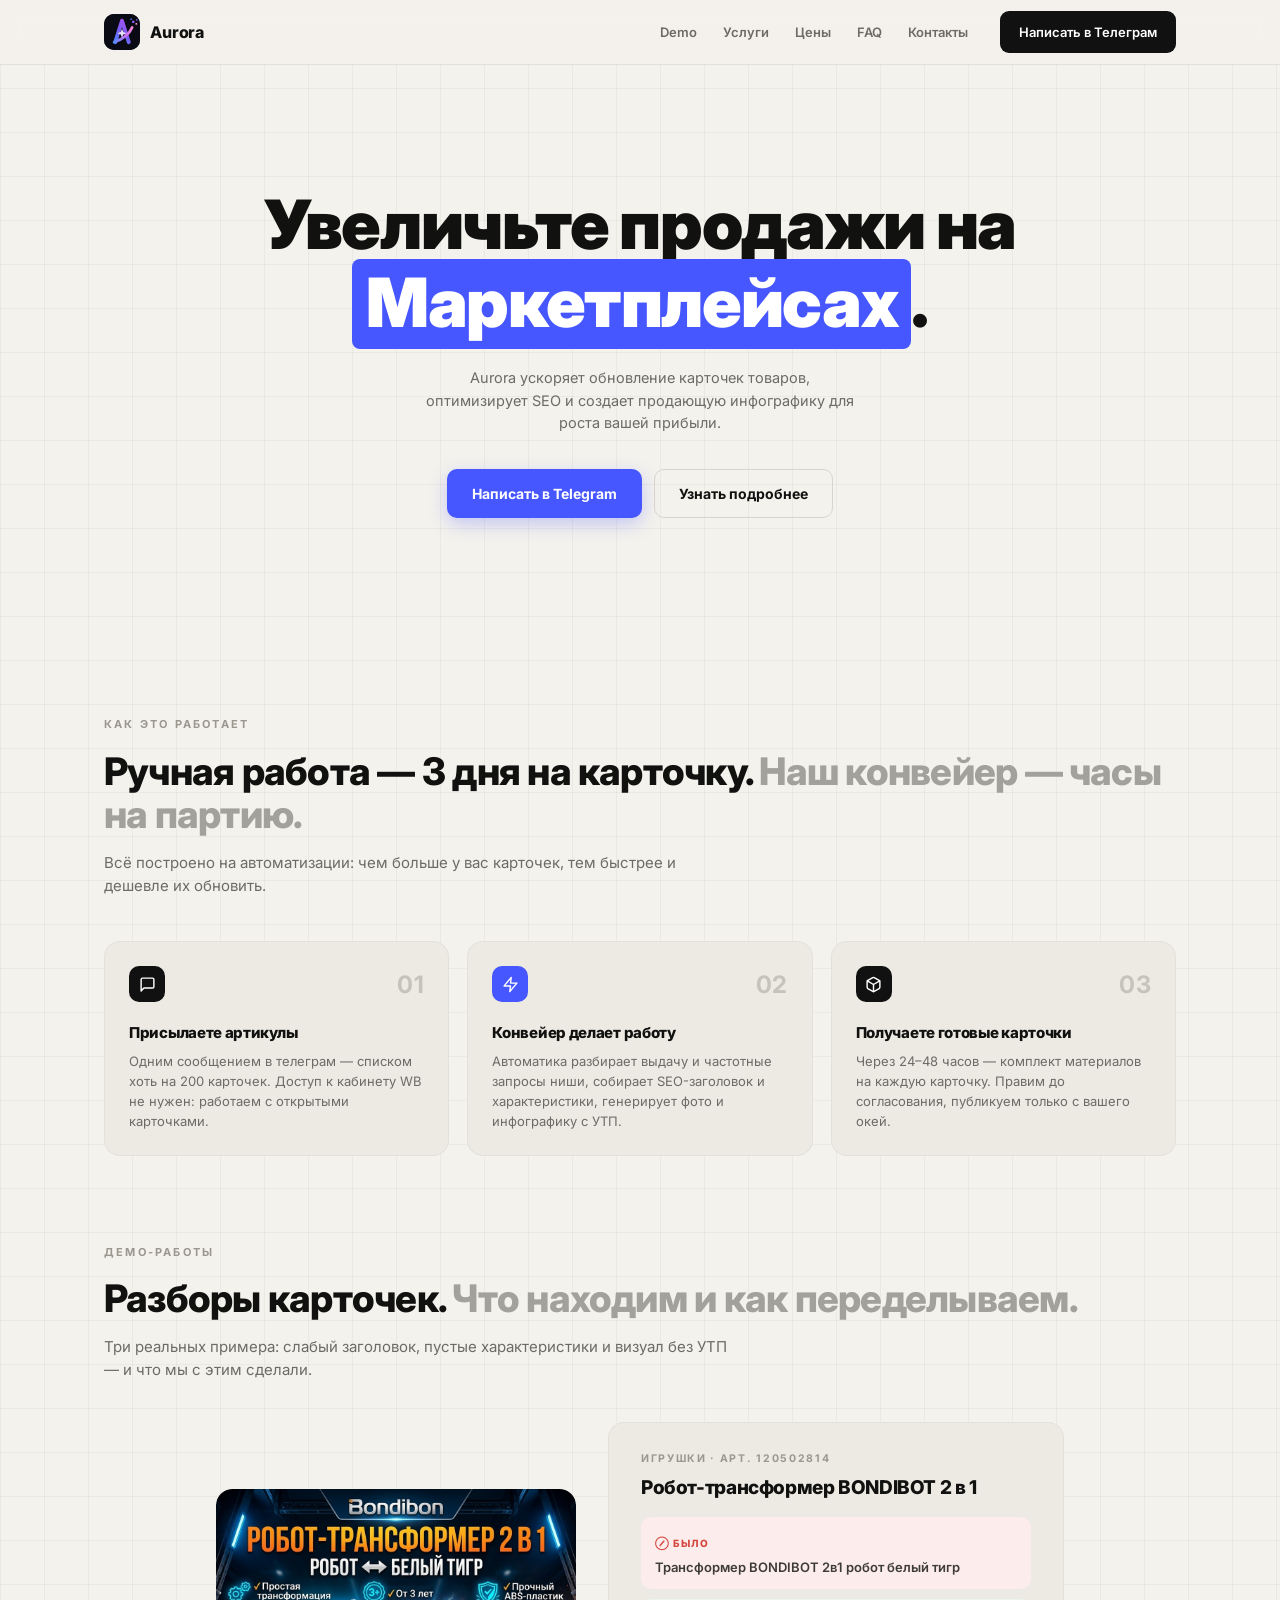
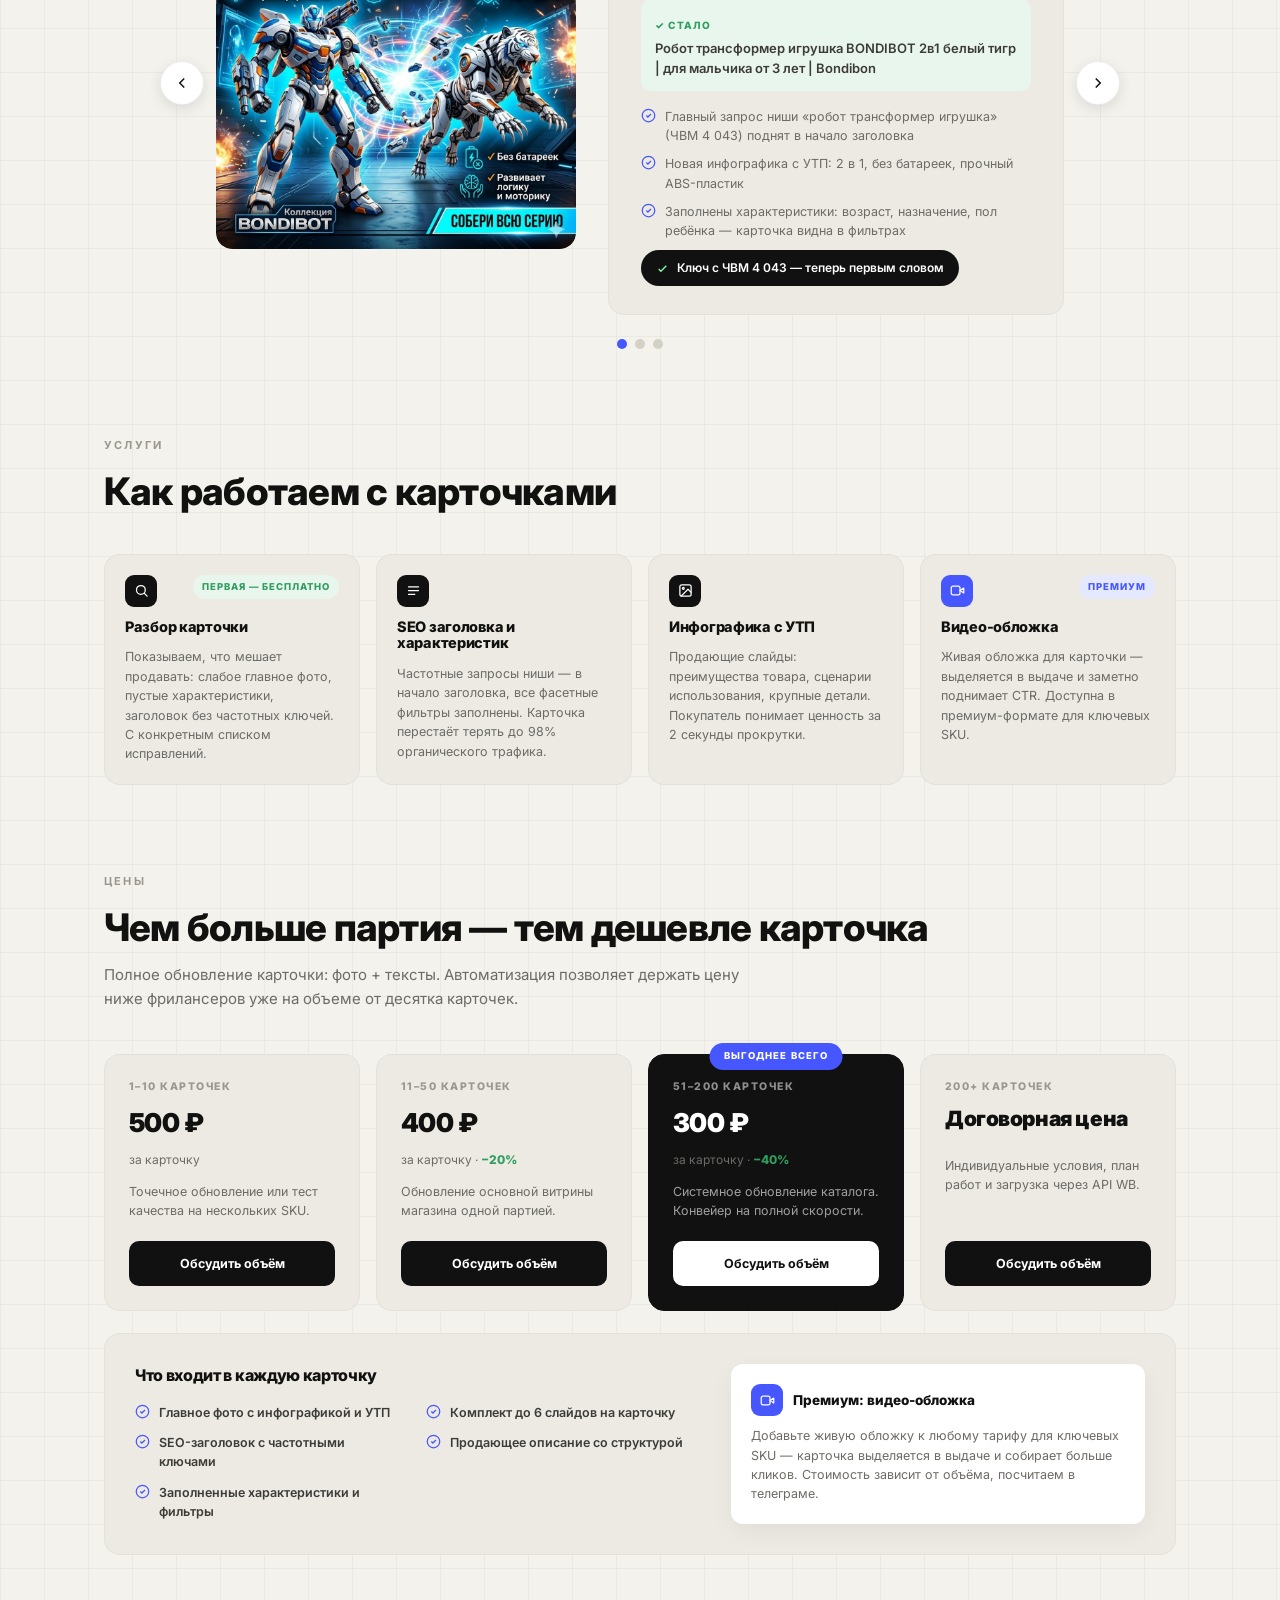
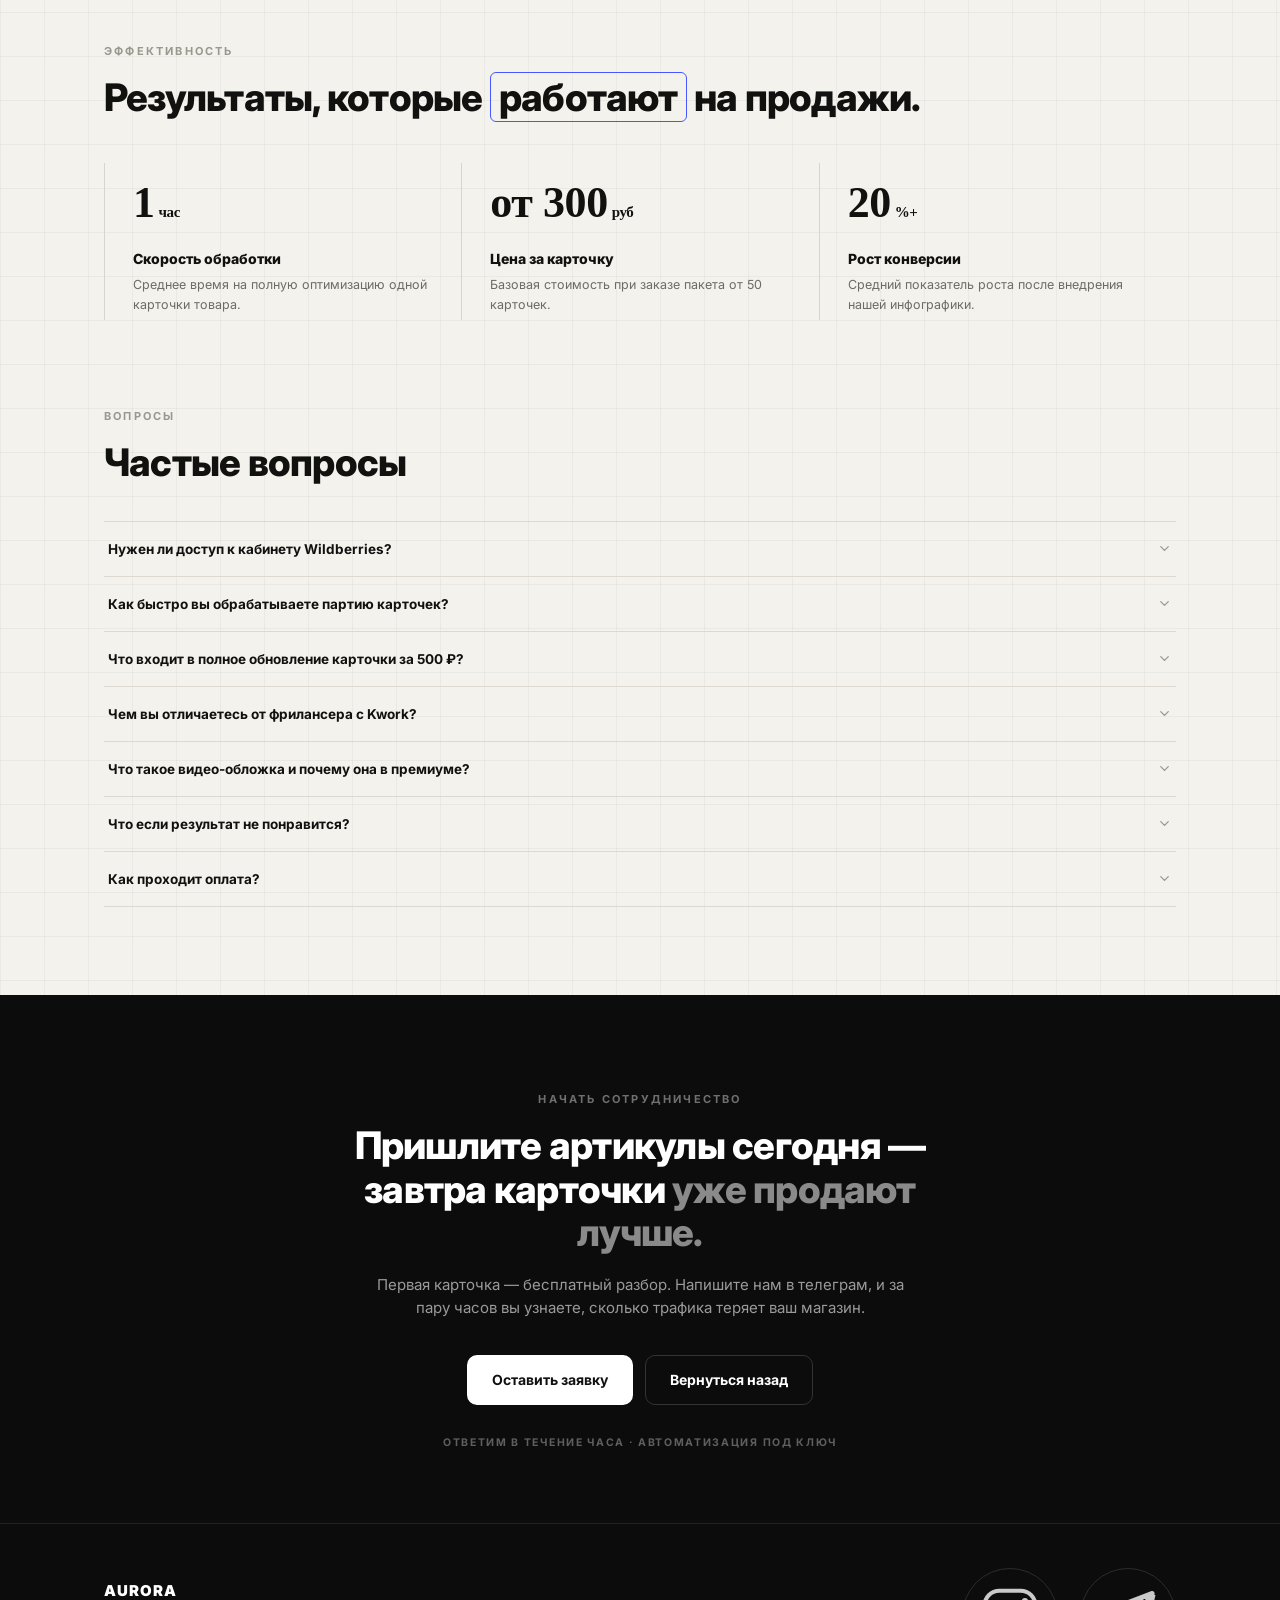
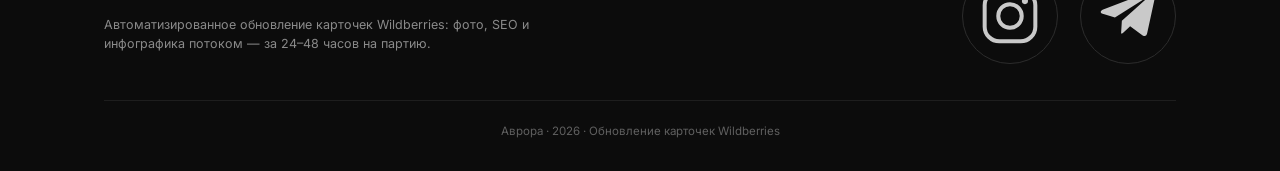
==== index_.html @ 30dd986d "add product card carrousel" ====
<!DOCTYPE html>
<html lang="ru">
<head>
<meta charset="utf-8"/>
<meta content="width=device-width, initial-scale=1.0" name="viewport"/>
<title>Aurora — Автоматизация карточек товаров</title>
<link href="https://fonts.googleapis.com" rel="preconnect"/>
<link crossorigin="" href="https://fonts.gstatic.com" rel="preconnect"/>
<link href="https://fonts.googleapis.com/css2?family=Inter:wght@400;500;600;700;800;900&amp;display=swap" rel="stylesheet"/>
<style>
  :root{
    --bg:#f4f2ed;
    --panel:#eceae3;
    --line:rgba(20,20,20,.08);
    --grid:rgba(20,20,20,.045);
    --txt:#111110;
    --muted:#6d6b66;
    --faint:#9a978f;
    --blue:#4757ff;
    --blue-soft:#e5e9ff;
    --green:#2f9e5f;
    --green-soft:#e8f6ee;
    --red:#d4483f;
    --red-soft:#fdecec;
    --dark:#0c0c0c;
    --r:16px;
  }
  *{margin:0;padding:0;box-sizing:border-box}
  html{scroll-behavior:smooth}
  body{
    font-family:'Inter',system-ui,sans-serif;
    color:var(--txt);
    background-color:var(--bg);
    background-image:
      linear-gradient(var(--grid) 1px,transparent 1px),
      linear-gradient(90deg,var(--grid) 1px,transparent 1px);
    background-size:44px 44px;
    line-height:1.55;
    -webkit-font-smoothing:antialiased;
  }
  img{display:block;max-width:100%}
  a{text-decoration:none;color:inherit}
  ul{list-style:none}
  button{font-family:inherit}
  .wrap{max-width:1120px;margin:0 auto;padding:0 24px}
  section{padding:88px 0;position:relative}

  .label{font-size:11px;font-weight:700;letter-spacing:.2em;text-transform:uppercase;color:var(--faint);margin-bottom:16px}
  h1,h2,h3{letter-spacing:-.02em;line-height:1.15}
  h2{font-size:clamp(26px,3.4vw,38px);font-weight:800}
  h2 .gray{color:#a3a19b}
  .sub{color:var(--muted);font-size:15px;margin-top:14px;max-width:640px}

  .btn{display:inline-flex;align-items:center;justify-content:center;gap:8px;border-radius:10px;font-weight:700;font-size:14px;padding:13px 24px;transition:.2s;cursor:pointer;border:1px solid transparent;white-space:nowrap}
  .btn-blue{background:var(--blue);color:#fff;box-shadow:0 6px 18px rgba(71,87,255,.28)}
  .btn-blue:hover{transform:translateY(-2px);box-shadow:0 10px 26px rgba(71,87,255,.4)}
  .btn-line{border-color:#d9d5cc;color:var(--txt);background:transparent}
  .btn-line:hover{border-color:#111}
  .btn-black{background:#111;color:#fff}
  .btn-black:hover{transform:translateY(-2px)}
  .btn-white{background:#fff;color:#111}
  .btn-white:hover{transform:translateY(-2px)}
  .btn-dark-ghost{border-color:#333;color:#fff}
  .btn-dark-ghost:hover{border-color:#777}

  /* ============ NAV ============ */
  nav{position:sticky;top:0;z-index:100;background:rgba(244,242,237,.86);backdrop-filter:blur(12px);border-bottom:1px solid var(--line)}
  .nav-inner{display:flex;align-items:center;gap:28px;height:64px}
  .logo{display:inline-flex;align-items:center;gap:10px;font-weight:800;font-size:16px;letter-spacing:-.01em}
  .logo-img{width:36px;height:36px;border-radius:10px;overflow:hidden;position:relative;background:#0a0a14;flex:0 0 auto}
  .logo-img img{position:absolute;width:250%;height:250%;left:50%;top:36%;transform:translate(-50%,-50%);object-fit:cover}
  .logo-fb{width:100%;height:100%;display:none}
  .nav-links{display:flex;gap:26px;margin-left:auto;align-items:center}
  .nav-links a{font-size:13px;font-weight:600;color:var(--muted);transition:.2s}
  .nav-links a:hover{color:var(--txt)}
  .nav-links a.nav-cta{color:#fff}
  .nav-cta{margin-left:6px;padding:10px 18px;font-size:13px;border-radius:9px}
  .burger{display:none;margin-left:auto;background:none;border:0;cursor:pointer;width:38px;height:38px;position:relative}
  .burger span{position:absolute;left:9px;right:9px;height:2px;background:#111;transition:.3s}
  .burger span:nth-child(1){top:13px}.burger span:nth-child(2){top:19px}.burger span:nth-child(3){top:25px}

  /* ============ HERO ============ */
  .hero{padding:120px 0 110px;text-align:center}
  .hero h1{font-size:clamp(40px,6.4vw,68px);font-weight:900;max-width:820px;margin:0 auto 26px}
  .hero h1 .hl{background:var(--blue);color:#fff;padding:2px 14px 6px;border-radius:8px;box-decoration-break:clone;-webkit-box-decoration-break:clone}
  .hero p{color:var(--muted);font-size:14.5px;max-width:440px;margin:0 auto 34px}
  .hero-actions{display:flex;gap:12px;justify-content:center;flex-wrap:wrap}

  /* ============ STEPS ============ */
  .steps{display:grid;grid-template-columns:repeat(3,1fr);gap:18px;margin-top:44px}
  .step{background:var(--panel);border:1px solid rgba(0,0,0,.04);border-radius:var(--r);padding:24px;transition:.25s}
  .step:hover{transform:translateY(-4px);box-shadow:0 14px 34px rgba(0,0,0,.07)}
  .step-top{display:flex;justify-content:space-between;align-items:flex-start;margin-bottom:20px}
  .step-ico{width:36px;height:36px;border-radius:10px;background:#111;color:#fff;display:grid;place-items:center}
  .step-ico svg{width:17px;height:17px}
  .step:nth-child(2) .step-ico{background:var(--blue)}
  .step-num{font-size:24px;font-weight:700;color:#c6c3ba;letter-spacing:.02em}
  .step h3{font-size:15px;font-weight:800;margin-bottom:10px}
  .step p{font-size:13px;color:var(--muted)}

  /* ============ DEMO CAROUSEL ============ */
  .demo-carousel-wrapper {
    position: relative;
    margin-top: 36px;
    padding: 0 52px;
    max-width: 960px;
    margin-left: auto;
    margin-right: auto;
  }
  .demo-carousel-container {
    overflow: hidden;
    width: 100%;
    border-radius: var(--r);
  }
  .demo-carousel-track {
    display: flex;
    transition: transform 0.4s cubic-bezier(0.25, 1, 0.5, 1);
    will-change: transform;
    width: 100%;
  }
  .demo-item {
    min-width: 100%;
    width: 100%;
    box-sizing: border-box;
    display: grid;
    grid-template-columns: 360px minmax(0, 1fr);
    gap: 32px;
    align-items: center;
    flex-shrink: 0;
    padding: 4px;
  }
  .demo-item:nth-child(even) {
    grid-template-columns: minmax(0, 1fr) 360px;
  }
  .demo-item:nth-child(even) .demo-media {
    order: 2;
  }
  .demo-item:nth-child(even) .demo-panel {
    order: 1;
  }

  .demo-media{
    background:#e7e4dc;
    border-radius:var(--r);
    overflow:hidden;
    width: 100%;
    max-width: 360px;
    aspect-ratio: 1 / 1;
    margin: 0 auto;
  }
  .demo-media img{width:100%;height:100%;object-fit:cover;border-radius:var(--r);box-shadow:0 18px 44px rgba(0,0,0,.14)}
  
  .demo-panel{
    background:var(--panel);
    border:1px solid rgba(0,0,0,.04);
    border-radius:var(--r);
    padding:28px 32px;
    width: 100%;
    min-width: 0;
  }
  .demo-meta{font-size:10.5px;font-weight:700;letter-spacing:.16em;text-transform:uppercase;color:var(--faint);margin-bottom:10px}
  .demo-panel h3{font-size:19px;font-weight:800;margin-bottom:18px}
  .ba{border-radius:10px;padding:12px 14px;margin-bottom:10px}
  .ba .tag{display:inline-flex;align-items:center;gap:6px;font-size:10px;font-weight:800;letter-spacing:.12em;text-transform:uppercase;margin-bottom:5px}
  .ba p{font-size:13px;font-weight:600;color:#3c3b37;word-break:break-word}
  .ba.before{background:var(--red-soft)} .ba.before .tag{color:var(--red)}
  .ba.after{background:var(--green-soft)} .ba.after .tag{color:var(--green)}
  .demo-list{margin-top:16px;display:grid;gap:9px}
  .demo-list li{display:flex;gap:9px;align-items:flex-start;font-size:12.5px;color:var(--muted);word-break:break-word}
  .demo-list li svg{flex:0 0 auto;width:15px;height:15px;margin-top:1px;color:var(--blue)}
  .demo-list li.pill{display:inline-flex;align-items:center;gap:8px;background:#111;color:#fff;border-radius:999px;padding:9px 15px;font-weight:600;font-size:12px;justify-self:start}
  .demo-list li.pill svg{color:#7bffa8;margin:0}

  .demo-nav-btn {
    position: absolute;
    top: 50%;
    transform: translateY(-50%);
    width: 44px;
    height: 44px;
    border-radius: 50%;
    background: #fff;
    border: 1px solid rgba(0,0,0,0.08);
    box-shadow: 0 4px 14px rgba(0,0,0,0.1);
    cursor: pointer;
    display: grid;
    place-items: center;
    z-index: 10;
    transition: all 0.2s ease;
    color: var(--txt);
  }
  .demo-nav-btn:hover {
    background: #111;
    color: #fff;
    border-color: #111;
  }
  .demo-prev { left: 0px; }
  .demo-next { right: 0px; }
  .demo-nav-btn svg { width: 18px; height: 18px; }

  .demo-dots {
    display: flex;
    justify-content: center;
    gap: 8px;
    margin-top: 20px;
  }
  .demo-dot {
    width: 10px;
    height: 10px;
    border-radius: 50%;
    background: #d4d0c5;
    border: none;
    cursor: pointer;
    transition: background 0.2s;
  }
  .demo-dot.active {
    background: var(--blue);
  }

  /* ============ SERVICES ============ */
  .svc-grid{display:grid;grid-template-columns:repeat(4,1fr);gap:16px;margin-top:40px}
  .svc{background:var(--panel);border:1px solid rgba(0,0,0,.04);border-radius:var(--r);padding:20px;display:flex;flex-direction:column;gap:12px;transition:.25s}
  .svc:hover{transform:translateY(-4px);box-shadow:0 14px 34px rgba(0,0,0,.07)}
  .svc-top{display:flex;justify-content:space-between;align-items:flex-start;gap:8px}
  .svc-ico{width:32px;height:32px;border-radius:9px;background:#111;color:#fff;display:grid;place-items:center;flex:0 0 auto}
  .svc-ico svg{width:15px;height:15px}
  .svc:nth-child(4) .svc-ico{background:var(--blue)}
  .badge{font-size:9.5px;font-weight:800;letter-spacing:.1em;text-transform:uppercase;padding:5px 9px;border-radius:999px}
  .badge.free{background:var(--green-soft);color:var(--green)}
  .badge.prem{background:var(--blue-soft);color:var(--blue)}
  .svc h3{font-size:14.5px;font-weight:800}
  .svc p{font-size:12.5px;color:var(--muted)}

  /* ============ PRICING ============ */
  .price-grid{display:grid;grid-template-columns:repeat(4,1fr);gap:16px;margin-top:44px}
  .price{background:var(--panel);border:1px solid rgba(0,0,0,.04);border-radius:var(--r);padding:24px;display:flex;flex-direction:column;gap:8px;position:relative;transition:.25s}
  .price:hover{transform:translateY(-4px);box-shadow:0 14px 34px rgba(0,0,0,.07)}
  .price .tier{font-size:10.5px;font-weight:800;letter-spacing:.14em;text-transform:uppercase;color:var(--faint)}
  .price .val{font-size:26px;font-weight:900;letter-spacing:-.02em}
  .price .per{font-size:12px;color:var(--muted)}
  .price .per .disc{color:var(--green);font-weight:800}
  .price .desc{font-size:12.5px;color:var(--muted);flex:1;margin:4px 0 12px}
  .price .btn{width:100%;padding:12px 16px;font-size:12.5px}
  .price.best{background:#111;color:#fff;border-color:#111}
  .price.best .tier{color:#8f8f8f}
  .price.best .desc{color:#a0a0a0}
  .price.best .best-badge{position:absolute;top:-12px;left:50%;transform:translateX(-50%);background:var(--blue);color:#fff;font-size:9.5px;font-weight:800;letter-spacing:.12em;text-transform:uppercase;padding:6px 14px;border-radius:999px;white-space:nowrap}
  .includes{margin-top:22px;background:var(--panel);border:1px solid rgba(0,0,0,.04);border-radius:var(--r);padding:30px;display:grid;grid-template-columns:1.15fr .85fr;gap:36px;align-items:center}
  .includes h3{font-size:16px;font-weight:800;margin-bottom:18px}
  .includes ul{display:grid;grid-template-columns:1fr 1fr;gap:11px 22px}
  .includes li{display:flex;gap:9px;font-size:12.5px;color:#3c3b37;font-weight:600;align-items:flex-start}
  .includes li svg{width:15px;height:15px;color:var(--blue);flex:0 0 auto;margin-top:1px}
  .prem-card{background:#fff;border-radius:12px;padding:20px;box-shadow:0 8px 24px rgba(0,0,0,.05)}
  .prem-head{display:flex;align-items:center;gap:10px;margin-bottom:10px}
  .prem-head .svc-ico{background:var(--blue)}
  .prem-head h4{font-size:13.5px;font-weight:800}
  .prem-card p{font-size:12.5px;color:var(--muted)}

  /* ============ STATS ============ */
  .stats{display:grid;grid-template-columns:repeat(3,1fr);gap:0;margin-top:44px}
  .stat{border-left:1px solid #d9d5cc;padding:6px 28px}
  .stat .big{font-family:Georgia,'Times New Roman',serif;font-size:44px;font-weight:700;letter-spacing:-.01em}
  .stat .unit{font-size:15px;font-weight:700;margin-left:4px}
  .stat .lbl{font-weight:800;font-size:14px;margin:10px 0 6px}
  .stat p{font-size:12.5px;color:var(--muted)}
  .outline-hl{border:1.5px solid var(--blue);border-radius:6px;padding:1px 8px}

  /* ============ FAQ ============ */
  .faq-list{margin-top:36px;border-top:1px solid #ddd9d0}
  .faq-item{border-bottom:1px solid #ddd9d0}
  .faq-q{width:100%;background:none;border:0;cursor:pointer;color:var(--txt);display:flex;justify-content:space-between;align-items:center;gap:18px;padding:19px 4px;font-size:13.5px;font-weight:700;text-align:left}
  .faq-q svg{width:15px;height:15px;color:var(--faint);transition:.3s;flex:0 0 auto}
  .faq-item.open .faq-q svg{transform:rotate(180deg);color:var(--blue)}
  .faq-a{max-height:0;overflow:hidden;transition:max-height .35s ease}
  .faq-a p{padding:0 4px 20px;color:var(--muted);font-size:13px;max-width:760px}

  /* ============ CTA + FOOTER ============ */
  .dark{background:var(--dark);color:#fff;background-image:none}
  .cta{padding:96px 0 72px;text-align:center}
  .cta .label{color:#6f6f6f}
  .cta h2{color:#fff;max-width:640px;margin:0 auto}
  .cta h2 .gray{color:#8a8a8a}
  .cta .sub{color:#9a9a9a;margin:18px auto 36px;max-width:560px}
  .cta-actions{display:flex;gap:12px;justify-content:center;flex-wrap:wrap}
  .cta-note{margin-top:30px;font-size:10.5px;font-weight:700;letter-spacing:.16em;text-transform:uppercase;color:#5f5f5f}
  footer{border-top:1px solid #222;padding:44px 0 30px}
  .foot-grid{display:flex;justify-content:space-between;align-items:center;gap:36px;flex-wrap:wrap}
  .foot-brand .f-logo{font-weight:900;font-size:15px;letter-spacing:.06em;margin-bottom:12px}
  .foot-brand p{color:#8a8a8a;font-size:12.5px;max-width:440px}
  .socials{display:flex;gap:22px;align-items:center}
  .socials a{width:96px;height:96px;border:1px solid #2c2c2c;border-radius:50%;display:grid;place-items:center;color:#c9c9c9;transition:.25s}
  .socials a:hover{border-color:#fff;color:#fff;transform:translateY(-3px)}
  .socials svg{width:64px;height:64px}
  .foot-bottom{border-top:1px solid #1e1e1e;margin-top:36px;padding-top:22px;text-align:center;color:#606060;font-size:11.5px}

  /* ============ RESPONSIVE ============ */
  @media(max-width:960px){
    .svc-grid,.price-grid{grid-template-columns:1fr 1fr}
    .steps{grid-template-columns:1fr}
    .includes{grid-template-columns:1fr}
    .stats{grid-template-columns:1fr;gap:26px}
  }
  @media(max-width:860px){
    .nav-links{position:fixed;top:64px;left:0;right:0;flex-direction:column;align-items:stretch;gap:0;background:rgba(244,242,237,.98);border-bottom:1px solid var(--line);padding:10px 24px 22px;display:none}
    .nav-links a{padding:13px 0;border-bottom:1px solid var(--line)}
    .nav-cta{margin:16px 0 0;justify-content:center}
    body.menu-open .nav-links{display:flex}
    body.menu-open .burger span:nth-child(1){transform:translateY(6px) rotate(45deg)}
    body.menu-open .burger span:nth-child(2){opacity:0}
    body.menu-open .burger span:nth-child(3){transform:translateY(-6px) rotate(-45deg)}
    .burger{display:block}
    .demo-carousel-wrapper{padding:0 12px;}
    .demo-item, .demo-item:nth-child(even){grid-template-columns:1fr;max-width:480px;margin:0 auto;}
    .demo-item:nth-child(even) .demo-media { order: initial; }
    .demo-item:nth-child(even) .demo-panel { order: initial; }
    .demo-media{max-width:100%}
    .demo-nav-btn { display: none; }
  }
  @media(max-width:560px){
    section{padding:64px 0}
    .hero{padding:90px 0 80px}
    .svc-grid,.price-grid{grid-template-columns:1fr}
    .includes ul{grid-template-columns:1fr}
  }
</style>
</head>
<body>
<!-- ================= NAV ================= -->
<nav>
<div class="wrap nav-inner">
<a aria-label="Aurora" class="logo" href="#">
<span class="logo-img">
<img alt="Aurora" onerror="this.style.display='none';this.nextElementSibling.style.display='block'" src="logo.png"/>
<svg aria-hidden="true" class="logo-fb" viewbox="0 0 64 64">
<rect fill="#0a0a14" height="64" width="64"></rect>
<defs>
<lineargradient gradientunits="userSpaceOnUse" id="gA" x1="14" x2="50" y1="52" y2="12">
<stop stop-color="#3f8cff"></stop><stop offset=".5" stop-color="#7b5cf5"></stop><stop offset="1" stop-color="#b44df0"></stop>
</lineargradient>
<lineargradient gradientunits="userSpaceOnUse" id="gS" x1="16" x2="52" y1="52" y2="20">
<stop stop-color="#4f8dff"></stop><stop offset=".55" stop-color="#c86df2"></stop><stop offset="1" stop-color="#ff8fc8"></stop>
</lineargradient>
</defs>
<path d="M20 50 L32 12 L44 50" fill="none" stroke="url(#gA)" stroke-linecap="round" stroke-linejoin="round" stroke-width="7"></path>
<path d="M18 50 C30 46 44 38 50 24" fill="none" stroke="url(#gS)" stroke-linecap="round" stroke-width="5"></path>
<path d="M32 26 l2.2 6 6 2.2 -6 2.2 -2.2 6 -2.2 -6 -6 -2.2 6 -2.2 z" fill="#e8dcff"></path>
<rect fill="#8b5cf6" height="4" width="4" x="50" y="12"></rect>
<rect fill="#ff8fc8" height="3" width="3" x="56" y="16"></rect>
<rect fill="#4f8dff" height="2.5" width="2.5" x="47" y="8"></rect>
<rect fill="#8b5cf6" height="2.5" width="2.5" x="57" y="9"></rect>
</svg>
</span>
      Aurora
    </a>
<button aria-label="Меню" class="burger" id="burger"><span></span><span></span><span></span></button>
<div class="nav-links" id="navLinks">
<a href="#demo">Demo</a>
<a href="#directions">Услуги</a>
<a href="#pricing">Цены</a>
<a href="#faq">FAQ</a>
<a href="#footer">Контакты</a>
<a class="btn btn-black nav-cta" href="https://t.me/bakytkh">Написать в Телеграм</a>
</div>
</div>
</nav>
<!-- ================= HERO ================= -->
<header class="hero">
<div class="wrap">
<h1>Увеличьте продажи на <span class="hl">Маркетплейсах</span>.</h1>
<p>Aurora ускоряет обновление карточек товаров, оптимизирует SEO и создает продающую инфографику для роста вашей прибыли.</p>
<div class="hero-actions">
<a class="btn btn-blue" href="https://t.me/bakytkh">Написать в Telegram</a>
<a class="btn btn-line" href="#services">Узнать подробнее</a>
</div>
</div>
</header>
<!-- ================= HOW IT WORKS ================= -->
<section id="how">
<div class="wrap">
<div class="label">Как это работает</div>
<h2>Ручная работа — 3 дня на карточку. <span class="gray">Наш конвейер — часы на партию.</span></h2>
<p class="sub">Всё построено на автоматизации: чем больше у вас карточек, тем быстрее и дешевле их обновить.</p>
<div class="steps">
<div class="step">
<div class="step-top">
<span class="step-ico"><svg fill="none" stroke="currentColor" stroke-linecap="round" stroke-linejoin="round" stroke-width="2" viewbox="0 0 24 24"><path d="M21 15a2 2 0 0 1-2 2H7l-4 4V5a2 2 0 0 1 2-2h14a2 2 0 0 1 2 2z"></path></svg></span>
<span class="step-num">01</span>
</div>
<h3>Присылаете артикулы</h3>
<p>Одним сообщением в телеграм — списком хоть на 200 карточек. Доступ к кабинету WB не нужен: работаем с открытыми карточками.</p>
</div>
<div class="step">
<div class="step-top">
<span class="step-ico"><svg fill="none" stroke="currentColor" stroke-linecap="round" stroke-linejoin="round" stroke-width="2" viewbox="0 0 24 24"><path d="M13 2 3 14h9l-1 8 10-12h-9l1-8z"></path></svg></span>
<span class="step-num">02</span>
</div>
<h3>Конвейер делает работу</h3>
<p>Автоматика разбирает выдачу и частотные запросы ниши, собирает SEO-заголовок и характеристики, генерирует фото и инфографику с УТП.</p>
</div>
<div class="step">
<div class="step-top">
<span class="step-ico"><svg fill="none" stroke="currentColor" stroke-linecap="round" stroke-linejoin="round" stroke-width="2" viewbox="0 0 24 24"><path d="M21 16V8a2 2 0 0 0-1-1.73l-7-4a2 2 0 0 0-2 0l-7 4A2 2 0 0 0 3 8v8a2 2 0 0 0 1 1.73l7 4a2 2 0 0 0 2 0l7-4A2 2 0 0 0 21 16z"></path><polyline points="3.27 6.96 12 12.01 20.73 6.96"></polyline><line x1="12" x2="12" y1="22.08" y2="12"></line></svg></span>
<span class="step-num">03</span>
</div>
<h3>Получаете готовые карточки</h3>
<p>Через 24–48 часов — комплект материалов на каждую карточку. Правим до согласования, публикуем только с вашего окей.</p>
</div>
</div>
</div>
</section>
<!-- ================= DEMO ================= -->
<section id="demo" style="padding-top:0">
<div class="wrap">
<div class="label">Демо-работы</div>
<h2>Разборы карточек. <span class="gray">Что находим и как переделываем.</span></h2>
<p class="sub">Три реальных примера: слабый заголовок, пустые характеристики и визуал без УТП — и что мы с этим сделали.</p>

<div class="demo-carousel-wrapper">
  <button class="demo-nav-btn demo-prev" aria-label="Предыдущий слайд">
    <svg fill="none" stroke="currentColor" stroke-width="2" viewBox="0 0 24 24"><path d="m15 18-6-6 6-6"></path></svg>
  </button>
  <button class="demo-nav-btn demo-next" aria-label="Следующий слайд">
    <svg fill="none" stroke="currentColor" stroke-width="2" viewBox="0 0 24 24"><path d="m9 18 6-6-6-6"></path></svg>
  </button>

  <div class="demo-carousel-container">
    <div class="demo-carousel-track">
      <!-- Demo 1 -->
      <div class="demo-item">
        <div class="demo-media"><img alt="Робот-трансформер BONDIBOT 2 в 1 — инфографика" data-fallback="robot" src="images/120502814.jpg"/></div>
        <div class="demo-panel">
          <div class="demo-meta">Игрушки · арт. 120502814</div>
          <h3>Робот-трансформер BONDIBOT 2 в 1</h3>
          <div class="ba before"><span class="tag">⊘ Было</span><p>Трансформер BONDIBOT 2в1 робот белый тигр</p></div>
          <div class="ba after"><span class="tag">✓ Стало</span><p>Робот трансформер игрушка BONDIBOT 2в1 белый тигр | для мальчика от 3 лет | Bondibon</p></div>
          <ul class="demo-list">
            <li><svg fill="none" stroke="currentColor" stroke-width="2" viewbox="0 0 24 24"><circle cx="12" cy="12" r="10"></circle><path d="m8.5 12 2.5 2.5 5-5"></path></svg>Главный запрос ниши «робот трансформер игрушка» (ЧВМ 4 043) поднят в начало заголовка</li>
            <li><svg fill="none" stroke="currentColor" stroke-width="2" viewbox="0 0 24 24"><circle cx="12" cy="12" r="10"></circle><path d="m8.5 12 2.5 2.5 5-5"></path></svg>Новая инфографика с УТП: 2 в 1, без батареек, прочный ABS-пластик</li>
            <li><svg fill="none" stroke="currentColor" stroke-width="2" viewbox="0 0 24 24"><circle cx="12" cy="12" r="10"></circle><path d="m8.5 12 2.5 2.5 5-5"></path></svg>Заполнены характеристики: возраст, назначение, пол ребёнка — карточка видна в фильтрах</li>
            <li class="pill"><svg fill="none" stroke="currentColor" stroke-width="2.4" style="width:13px;height:13px" viewbox="0 0 24 24"><path d="m5 13 4 4L19 7"></path></svg>Ключ с ЧВМ 4 043 — теперь первым словом</li>
          </ul>
        </div>
      </div>
      <!-- Demo 2 -->
      <div class="demo-item">
        <div class="demo-media"><img alt="Городской рюкзак ToFi 16 л — инфографика" data-fallback="backpack" src="images/347111102.jpg"/></div>
        <div class="demo-panel">
          <div class="demo-meta">Аксессуары · арт. 347111102</div>
          <h3>Городской рюкзак ToFi 16 л</h3>
          <div class="ba before"><span class="tag">⊘ Было</span><p>Рюкзак школьный для подростков городской</p></div>
          <div class="ba after"><span class="tag">✓ Стало</span><p>Рюкзак городской повседневный ToFi | антикражный карман | 16 л | для ноутбука | мужской женский</p></div>
          <ul class="demo-list">
            <li><svg fill="none" stroke="currentColor" stroke-width="2" viewbox="0 0 24 24"><circle cx="12" cy="12" r="10"></circle><path d="m8.5 12 2.5 2.5 5-5"></path></svg>Узкий кластер «школьный» (ЧВМ 454) заменён на основной «городской» (ЧВМ 15 281)</li>
            <li><svg fill="none" stroke="currentColor" stroke-width="2" viewbox="0 0 24 24"><circle cx="12" cy="12" r="10"></circle><path d="m8.5 12 2.5 2.5 5-5"></path></svg>В заголовок добавлены мужской и женский кластеры — ещё 23 434 ЧВМ</li>
            <li><svg fill="none" stroke="currentColor" stroke-width="2" viewbox="0 0 24 24"><circle cx="12" cy="12" r="10"></circle><path d="m8.5 12 2.5 2.5 5-5"></path></svg>Инфографика раскрывает УТП: антикражный карман, вес 430 г, ноутбук до 16"</li>
            <li class="pill"><svg fill="none" stroke="currentColor" stroke-width="2.4" style="width:13px;height:13px" viewbox="0 0 24 24"><path d="m5 13 4 4L19 7"></path></svg>×5–10 к органическому трафику без рекламы</li>
          </ul>
        </div>
      </div>
      <!-- Demo 3 -->
      <div class="demo-item">
        <div class="demo-media"><img alt="Кабель коаксиальный 5D-FB CCA — инфографика" data-fallback="cable" src="images/367157721.jpg"/></div>
        <div class="demo-panel">
          <div class="demo-meta">Электроника · арт. 367157721</div>
          <h3>Кабель коаксиальный 5D-FB CCA</h3>
          <div class="ba before"><span class="tag">⊘ Было</span><p>Кабель 5D-FB CCA (150метров)</p></div>
          <div class="ba after"><span class="tag">✓ Стало</span><p>Кабель коаксиальный 5D-FB CCA 50 Ом для антенны репитера усилителя сигнала, разъём SMA, 30 метров</p></div>
          <ul class="demo-list">
            <li><svg fill="none" stroke="currentColor" stroke-width="2" viewbox="0 0 24 24"><circle cx="12" cy="12" r="10"></circle><path d="m8.5 12 2.5 2.5 5-5"></path></svg>Найден конфликт длины 150/50/30 м в одной карточке — риск возвратов и блокировки модерацией</li>
            <li><svg fill="none" stroke="currentColor" stroke-width="2" viewbox="0 0 24 24"><circle cx="12" cy="12" r="10"></circle><path d="m8.5 12 2.5 2.5 5-5"></path></svg>Добавлены кластеры «коаксиальный» (ЧВМ 353) и «разъёмы SMA/N» (ЧВМ 938)</li>
            <li><svg fill="none" stroke="currentColor" stroke-width="2" viewbox="0 0 24 24"><circle cx="12" cy="12" r="10"></circle><path d="m8.5 12 2.5 2.5 5-5"></path></svg>Заполнены теххарактеристики: жила CCA, 50 Ом, совместимость с разъёмами</li>
            <li class="pill"><svg fill="none" stroke="currentColor" stroke-width="2.4" style="width:13px;height:13px" viewbox="0 0 24 24"><path d="m5 13 4 4L19 7"></path></svg>До +16% трафика ниши за счёт новых ключей</li>
          </ul>
        </div>
      </div>
    </div>
  </div>

  <div class="demo-dots" id="demoDots"></div>
</div>

</div>
</section>
<!-- ================= SERVICES ================= -->
<section id="directions" style="padding-top:0">
<span id="services" style="position:absolute;top:-80px"></span>
<div class="wrap">
<div class="label">Услуги</div>
<h2>Как работаем с карточками</h2>
<div class="svc-grid">
<div class="svc">
<div class="svc-top">
<span class="svc-ico"><svg fill="none" stroke="currentColor" stroke-linecap="round" stroke-width="2" viewbox="0 0 24 24"><circle cx="11" cy="11" r="7"></circle><path d="m21 21-4.35-4.35"></path></svg></span>
<span class="badge free">Первая — бесплатно</span>
</div>
<h3>Разбор карточки</h3>
<p>Показываем, что мешает продавать: слабое главное фото, пустые характеристики, заголовок без частотных ключей. С конкретным списком исправлений.</p>
</div>
<div class="svc">
<div class="svc-top">
<span class="svc-ico"><svg fill="none" stroke="currentColor" stroke-linecap="round" stroke-width="2" viewbox="0 0 24 24"><path d="M4 6h16M4 12h16M4 18h10"></path></svg></span>
</div>
<h3>SEO заголовка и характеристик</h3>
<p>Частотные запросы ниши — в начало заголовка, все фасетные фильтры заполнены. Карточка перестаёт терять до 98% органического трафика.</p>
</div>
<div class="svc">
<div class="svc-top">
<span class="svc-ico"><svg fill="none" stroke="currentColor" stroke-linecap="round" stroke-linejoin="round" stroke-width="2" viewbox="0 0 24 24"><rect height="18" rx="3" width="18" x="3" y="3"></rect><circle cx="8.5" cy="8.5" r="1.5"></circle><path d="m21 15-5-5L5 21"></path></svg></span>
</div>
<h3>Инфографика с УТП</h3>
<p>Продающие слайды: преимущества товара, сценарии использования, крупные детали. Покупатель понимает ценность за 2 секунды прокрутки.</p>
</div>
<div class="svc">
<div class="svc-top">
<span class="svc-ico"><svg fill="none" stroke="currentColor" stroke-linecap="round" stroke-linejoin="round" stroke-width="2" viewbox="0 0 24 24"><rect height="14" rx="3" width="14" x="2" y="5"></rect><path d="m22 8-6 4 6 4V8z"></path></svg></span>
<span class="badge prem">Премиум</span>
</div>
<h3>Видео-обложка</h3>
<p>Живая обложка для карточки — выделяется в выдаче и заметно поднимает CTR. Доступна в премиум-формате для ключевых SKU.</p>
</div>
</div>
</div>
</section>
<!-- ================= PRICING ================= -->
<section id="pricing" style="padding-top:0">
<div class="wrap">
<div class="label">Цены</div>
<h2>Чем больше партия — тем дешевле карточка</h2>
<p class="sub">Полное обновление карточки: фото + тексты. Автоматизация позволяет держать цену ниже фрилансеров уже на объеме от десятка карточек.</p>
<div class="price-grid">
<div class="price">
<span class="tier">1–10 карточек</span>
<span class="val">500 ₽</span>
<span class="per">за карточку</span>
<p class="desc">Точечное обновление или тест качества на нескольких SKU.</p>
<a class="btn btn-black" href="https://t.me/bakytkh">Обсудить объём</a>
</div>
<div class="price">
<span class="tier">11–50 карточек</span>
<span class="val">400 ₽</span>
<span class="per">за карточку · <span class="disc">−20%</span></span>
<p class="desc">Обновление основной витрины магазина одной партией.</p>
<a class="btn btn-black" href="https://t.me/bakytkh">Обсудить объём</a>
</div>
<div class="price best">
<span class="best-badge">Выгоднее всего</span>
<span class="tier">51–200 карточек</span>
<span class="val">300 ₽</span>
<span class="per">за карточку · <span class="disc">−40%</span></span>
<p class="desc">Системное обновление каталога. Конвейер на полной скорости.</p>
<a class="btn btn-white" href="https://t.me/bakytkh">Обсудить объём</a>
</div>
<div class="price">
<span class="tier">200+ карточек</span>
<span class="val" style="font-size:21px">Договорная цена</span>
<span class="per"> </span>
<p class="desc">Индивидуальные условия, план работ и загрузка через API WB.</p>
<a class="btn btn-black" href="https://t.me/bakytkh">Обсудить объём</a>
</div>
</div>
<div class="includes">
<div>
<h3>Что входит в каждую карточку</h3>
<ul>
<li><svg fill="none" stroke="currentColor" stroke-width="2" viewbox="0 0 24 24"><circle cx="12" cy="12" r="10"></circle><path d="m8.5 12 2.5 2.5 5-5"></path></svg>Главное фото с инфографикой и УТП</li>
<li><svg fill="none" stroke="currentColor" stroke-width="2" viewbox="0 0 24 24"><circle cx="12" cy="12" r="10"></circle><path d="m8.5 12 2.5 2.5 5-5"></path></svg>Комплект до 6 слайдов на карточку</li>
<li><svg fill="none" stroke="currentColor" stroke-width="2" viewbox="0 0 24 24"><circle cx="12" cy="12" r="10"></circle><path d="m8.5 12 2.5 2.5 5-5"></path></svg>SEO-заголовок с частотными ключами</li>
<li><svg fill="none" stroke="currentColor" stroke-width="2" viewbox="0 0 24 24"><circle cx="12" cy="12" r="10"></circle><path d="m8.5 12 2.5 2.5 5-5"></path></svg>Продающее описание со структурой</li>
<li><svg fill="none" stroke="currentColor" stroke-width="2" viewbox="0 0 24 24"><circle cx="12" cy="12" r="10"></circle><path d="m8.5 12 2.5 2.5 5-5"></path></svg>Заполненные характеристики и фильтры</li>
</ul>
</div>
<div class="prem-card">
<div class="prem-head">
<span class="svc-ico"><svg fill="none" stroke="currentColor" stroke-linecap="round" stroke-linejoin="round" stroke-width="2" viewbox="0 0 24 24"><rect height="14" rx="3" width="14" x="2" y="5"></rect><path d="m22 8-6 4 6 4V8z"></path></svg></span>
<h4>Премиум: видео-обложка</h4>
</div>
<p>Добавьте живую обложку к любому тарифу для ключевых SKU — карточка выделяется в выдаче и собирает больше кликов. Стоимость зависит от объёма, посчитаем в телеграме.</p>
</div>
</div>
</div>
</section>
<!-- ================= EFFECTIVENESS ================= -->
<section id="stats" style="padding-top:0">
<div class="wrap">
<div class="label">Эффективность</div>
<h2>Результаты, которые <span class="outline-hl">работают</span> на продажи.</h2>
<div class="stats">
<div class="stat">
<span class="big">1<span class="unit">час</span></span>
<div class="lbl">Скорость обработки</div>
<p>Среднее время на полную оптимизацию одной карточки товара.</p>
</div>
<div class="stat">
<span class="big">от 300<span class="unit">руб</span></span>
<div class="lbl">Цена за карточку</div>
<p>Базовая стоимость при заказе пакета от 50 карточек.</p>
</div>
<div class="stat">
<span class="big">20<span class="unit">%+</span></span>
<div class="lbl">Рост конверсии</div>
<p>Средний показатель роста после внедрения нашей инфографики.</p>
</div>
</div>
</div>
</section>
<!-- ================= FAQ ================= -->
<section id="faq" style="padding-top:0">
<div class="wrap">
<div class="label">Вопросы</div>
<h2>Частые вопросы</h2>
<div class="faq-list">
<div class="faq-item">
<button class="faq-q">Нужен ли доступ к кабинету Wildberries?<svg fill="none" stroke="currentColor" stroke-linecap="round" stroke-width="2" viewbox="0 0 24 24"><path d="m6 9 6 6 6-6"></path></svg></button>
<div class="faq-a"><p>Нет. Мы работаем с открытыми карточками по артикулу — доступ к личному кабинету не требуется. Если понадобится загрузка через API WB (для крупных объёмов), обсуждаем это отдельно.</p></div>
</div>
<div class="faq-item">
<button class="faq-q">Как быстро вы обрабатываете партию карточек?<svg fill="none" stroke="currentColor" stroke-linecap="round" stroke-linejoin="round" stroke-width="2" viewbox="0 0 24 24"><path d="m6 9 6 6 6-6"></path></svg></button>
<div class="faq-a"><p>Партию до 200 карточек конвейер обрабатывает за 24–48 часов. Точный срок зависит от объёма и сложности ниши — сообщим при разборе заявки.</p></div>
</div>
<div class="faq-item">
<button class="faq-q">Что входит в полное обновление карточки за 500 ₽?<svg fill="none" stroke="currentColor" stroke-linecap="round" stroke-width="2" viewbox="0 0 24 24"><path d="m6 9 6 6 6-6"></path></svg></button>
<div class="faq-a"><p>Главное фото с инфографикой и УТП, SEO-заголовок с частотными ключами, заполненные характеристики и фильтры, комплект до 6 слайдов и продающее описание со структурой.</p></div>
</div>
<div class="faq-item">
<button class="faq-q">Чем вы отличаетесь от фрилансера с Kwork?<svg fill="none" stroke="currentColor" stroke-linecap="round" stroke-width="2" viewbox="0 0 24 24"><path d="m6 9 6 6 6-6"></path></svg></button>
<div class="faq-a"><p>Фрилансер делает карточки вручную поштучно — в среднем 3 дня на одну. Наш конвейер автоматизирует сбор частотных запросов, генерацию фото и текстов, поэтому партия из десятков карточек занимает часы, а не недели.</p></div>
</div>
<div class="faq-item">
<button class="faq-q">Что такое видео-обложка и почему она в премиуме?<svg fill="none" stroke="currentColor" stroke-linecap="round" stroke-width="2" viewbox="0 0 24 24"><path d="m6 9 6 6 6-6"></path></svg></button>
<div class="faq-a"><p>Это короткий видеоролик вместо статичного главного фото — он выделяется в выдаче и повышает CTR. Производство сложнее фото, поэтому доступно как премиум-опция для ключевых SKU.</p></div>
</div>
<div class="faq-item">
<button class="faq-q">Что если результат не понравится?<svg fill="none" stroke="currentColor" stroke-linecap="round" stroke-width="2" viewbox="0 0 24 24"><path d="m6 9 6 6 6-6"></path></svg></button>
<div class="faq-a"><p>Мы ничего не публикуем без вашего согласия. Если что-то не устраивает, вносим правки до 2-х раундов бесплатно. За каждый доп раунд правок 200 руб: текст или графика.</p></div>
</div>
<div class="faq-item">
<button class="faq-q">Как проходит оплата?<svg fill="none" stroke="currentColor" stroke-linecap="round" stroke-width="2" viewbox="0 0 24 24"><path d="m6 9 6 6 6-6"></path></svg></button>
<div class="faq-a"><p>Обсуждаем объём работ, согласовываем стоимость партии и условия оплаты индивидуально — предпочитаемый способ оплаты в USDT на Telegram кошелек.</p></div>
</div>
</div>
</div>
</section>
<!-- ================= CTA + FOOTER ================= -->
<div class="dark">
<section class="cta" id="cta">
<div class="wrap">
<div class="label">Начать сотрудничество</div>
<h2>Пришлите артикулы сегодня — завтра карточки <span class="gray">уже продают лучше.</span></h2>
<p class="sub">Первая карточка — бесплатный разбор. Напишите нам в телеграм, и за пару часов вы узнаете, сколько трафика теряет ваш магазин.</p>
<div class="cta-actions">
<a class="btn btn-white" href="https://t.me/AuroraSalesBot">Оставить заявку</a>
<a class="btn btn-dark-ghost" href="#services">Вернуться назад</a>
</div>
<p class="cta-note">Ответим в течение часа · Автоматизация под ключ</p>
</div>
</section>
<footer id="footer">
<div class="wrap">
<div class="foot-grid">
<div class="foot-brand">
<div class="f-logo">AURORA</div>
<p>Автоматизированное обновление карточек Wildberries: фото, SEO и инфографика потоком — за 24–48 часов на партию.</p>
</div>
<div class="socials">
<a aria-label="Instagram" href="https://instagram.com" rel="noopener" target="_blank">
<svg fill="none" stroke="currentColor" stroke-linecap="round" stroke-linejoin="round" stroke-width="1.5" viewbox="0 0 24 24">
<rect height="19" rx="5.5" width="19" x="2.5" y="2.5"></rect>
<circle cx="12" cy="12" r="4.4"></circle>
<circle cx="17.6" cy="6.4" fill="currentColor" r="1.15" stroke="none"></circle>
</svg>
</a>
<a aria-label="Telegram" href="https://t.me/bakytkh" rel="noopener" target="_blank">
<svg fill="currentColor" viewbox="0 0 24 24">
<path d="M21.9 4.1c.3-1.2-.4-1.7-1.3-1.4L2.7 9.6c-1.2.5-1.2 1.3-.2 1.6l4.6 1.4 10.7-6.8c.5-.3 1-.2.6.2l-8.7 7.8-.3 4.8c.5 0 .7-.2 1-.5l2.4-2.3 4.7 3.5c.9.5 1.5.2 1.7-.9l3.1-14.3z"></path>
</svg>
</a>
</div>
</div>
<div class="foot-bottom">Аврора · 2026 · Обновление карточек Wildberries</div>
</div>
</footer>
</div>
<script>
  // Mobile menu
  document.getElementById('burger').addEventListener('click', () => document.body.classList.toggle('menu-open'));
  document.querySelectorAll('.nav-links a').forEach(a =>
    a.addEventListener('click', () => document.body.classList.remove('menu-open'))
  );

  // FAQ accordion
  document.querySelectorAll('.faq-item').forEach(item => {
    const q = item.querySelector('.faq-q');
    const a = item.querySelector('.faq-a');
    q.addEventListener('click', () => {
      const open = item.classList.contains('open');
      document.querySelectorAll('.faq-item.open').forEach(o => {
        o.classList.remove('open');
        o.querySelector('.faq-a').style.maxHeight = null;
      });
      if (!open) {
        item.classList.add('open');
        a.style.maxHeight = a.scrollHeight + 'px';
      }
    });
  });

  // Demo Carousel Logic
  const track = document.querySelector('.demo-carousel-track');
  const items = Array.from(track.children);
  const nextBtn = document.querySelector('.demo-next');
  const prevBtn = document.querySelector('.demo-prev');
  const dotsContainer = document.getElementById('demoDots');
  let currentIndex = 0;

  items.forEach((_, index) => {
    const dot = document.createElement('button');
    dot.classList.add('demo-dot');
    if (index === 0) dot.classList.add('active');
    dot.addEventListener('click', () => goToSlide(index));
    dotsContainer.appendChild(dot);
  });
  const dots = Array.from(dotsContainer.children);

  function updateCarousel() {
    track.style.transform = `translateX(-${currentIndex * 100}%)`;
    dots.forEach((dot, index) => {
      dot.classList.toggle('active', index === currentIndex);
    });
  }

  function goToSlide(index) {
    currentIndex = index;
    updateCarousel();
  }

  nextBtn.addEventListener('click', () => {
    currentIndex = (currentIndex + 1) % items.length;
    updateCarousel();
  });

  prevBtn.addEventListener('click', () => {
    currentIndex = (currentIndex - 1 + items.length) % items.length;
    updateCarousel();
  });

  const FALLBACKS = {
    robot: `<svg xmlns='http://www.w3.org/2000/svg' viewBox='0 0 100 100'>
      <rect width='100' height='100' fill='#0b1526'/>
      <text x='50' y='14' fill='#e8ecf2' font-size='5' font-weight='700' text-anchor='middle' font-family='Arial'>Bondibon</text>
      <text x='50' y='23' fill='#f7941d' font-size='6.5' font-weight='700' text-anchor='middle' font-family='Arial'>РОБОТ-ТРАНСФОРМЕР 2 В 1</text>
      <text x='50' y='31' fill='#ffffff' font-size='4.5' text-anchor='middle' font-family='Arial'>робот — белый тигр</text>
      <circle cx='34' cy='60' r='15' fill='none' stroke='#28c4f5' stroke-width='1.4'/>
      <circle cx='66' cy='60' r='15' fill='none' stroke='#f7941d' stroke-width='1.4'/>
      <text x='34' y='62' fill='#8fd3ff' font-size='5' text-anchor='middle' font-family='Arial'>2 в 1</text>
      <text x='66' y='62' fill='#ffd9ae' font-size='5' text-anchor='middle' font-family='Arial'>3+</text>
      <text x='50' y='92' fill='#8fd3ff' font-size='4' text-anchor='middle' font-family='Arial'>без батареек · прочный ABS-пластик</text></svg>`,
    backpack: `<svg xmlns='http://www.w3.org/2000/svg' viewBox='0 0 100 100'>
      <rect width='100' height='100' fill='#0a0c10'/>
      <text x='50' y='15' fill='#ffffff' font-size='6' font-weight='700' text-anchor='middle' font-family='Arial'>АНТИКРАЖНЫЙ РЮКЗАК</text>
      <text x='50' y='24' fill='#39a7ff' font-size='4.5' text-anchor='middle' font-family='Arial'>ToFi · 16 л</text>
      <rect x='35' y='36' width='30' height='44' rx='7' fill='#15181d' stroke='#2b3138'/>
      <line x1='50' y1='44' x2='50' y2='64' stroke='#3a424c' stroke-width='1.4'/>
      <text x='50' y='92' fill='#8a93a0' font-size='4' text-anchor='middle' font-family='Arial'>ноутбук до 16" · вес 430 г</text></svg>`,
    cable: `<svg xmlns='http://www.w3.org/2000/svg' viewBox='0 0 100 100'>
      <rect width='100' height='100' fill='#07141f'/>
      <text x='50' y='18' fill='#ffffff' font-size='8' font-weight='700' text-anchor='middle' font-family='Arial'>5D-FB CCA</text>
      <text x='50' y='27' fill='#28c4f5' font-size='5' text-anchor='middle' font-family='Arial'>50 Ом</text>
      <rect x='47.5' y='38' width='5' height='26' rx='2.5' fill='#c47b4a'/>
      <circle cx='50' cy='70' r='10' fill='none' stroke='#28c4f5' stroke-width='1.2'/>
      <circle cx='50' cy='70' r='16' fill='none' stroke='#28c4f5' stroke-width='.7' opacity='.6'/>
      <text x='82' y='46' fill='#39a7ff' font-size='6' font-weight='700' text-anchor='middle' font-family='Arial'>4G</text>
      <text x='82' y='58' fill='#f7941d' font-size='6' font-weight='700' text-anchor='middle' font-family='Arial'>5G</text>
      <text x='50' y='93' fill='#7fb6d9' font-size='4' text-anchor='middle' font-family='Arial'>для репитеров и усилителей сигнала</text></svg>`
  };
  document.querySelectorAll('img[data-fallback]').forEach(img => {
    const apply = () => {
      img.onerror = null;
      img.src = 'data:image/svg+xml;charset=utf-8,' + encodeURIComponent(FALLBACKS[img.dataset.fallback]);
    };
    if (img.complete && img.naturalWidth === 0) apply();
    else img.addEventListener('error', apply, { once: true });
  });
</script>
</body>
</html>
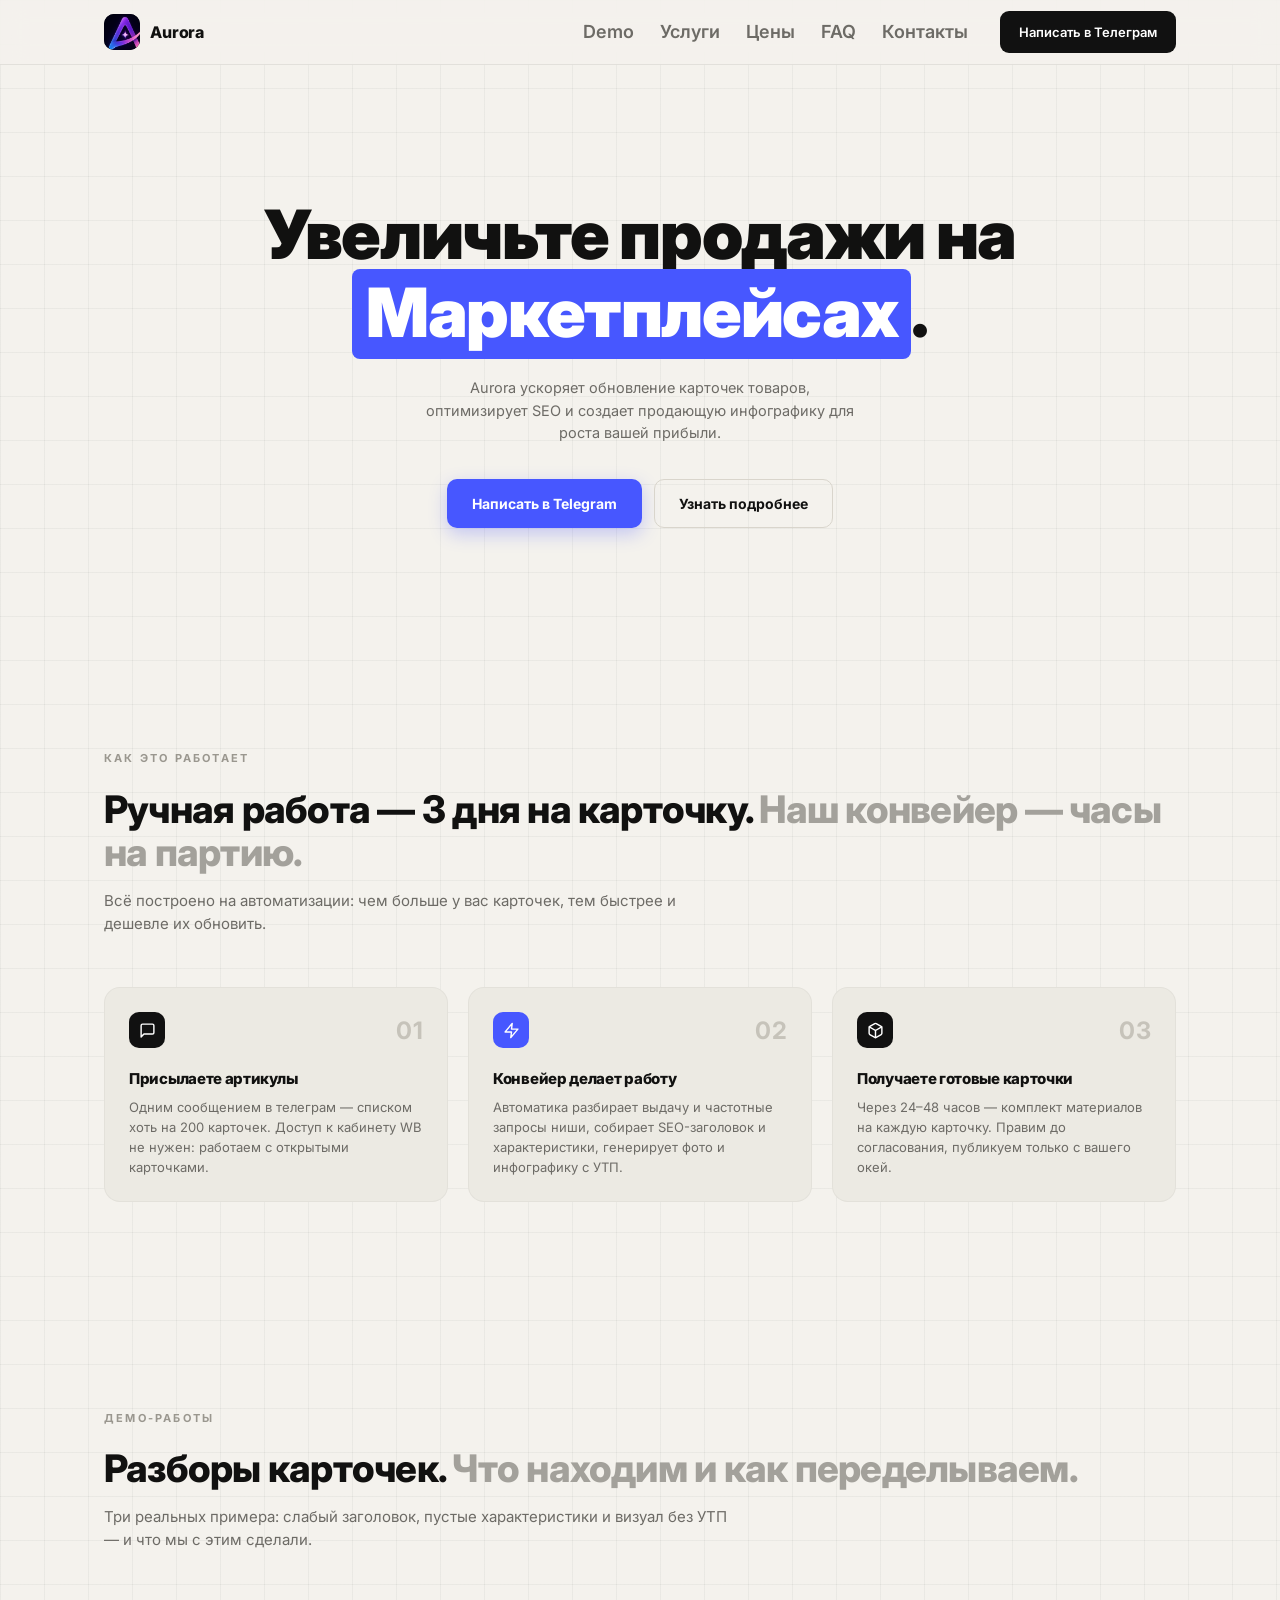
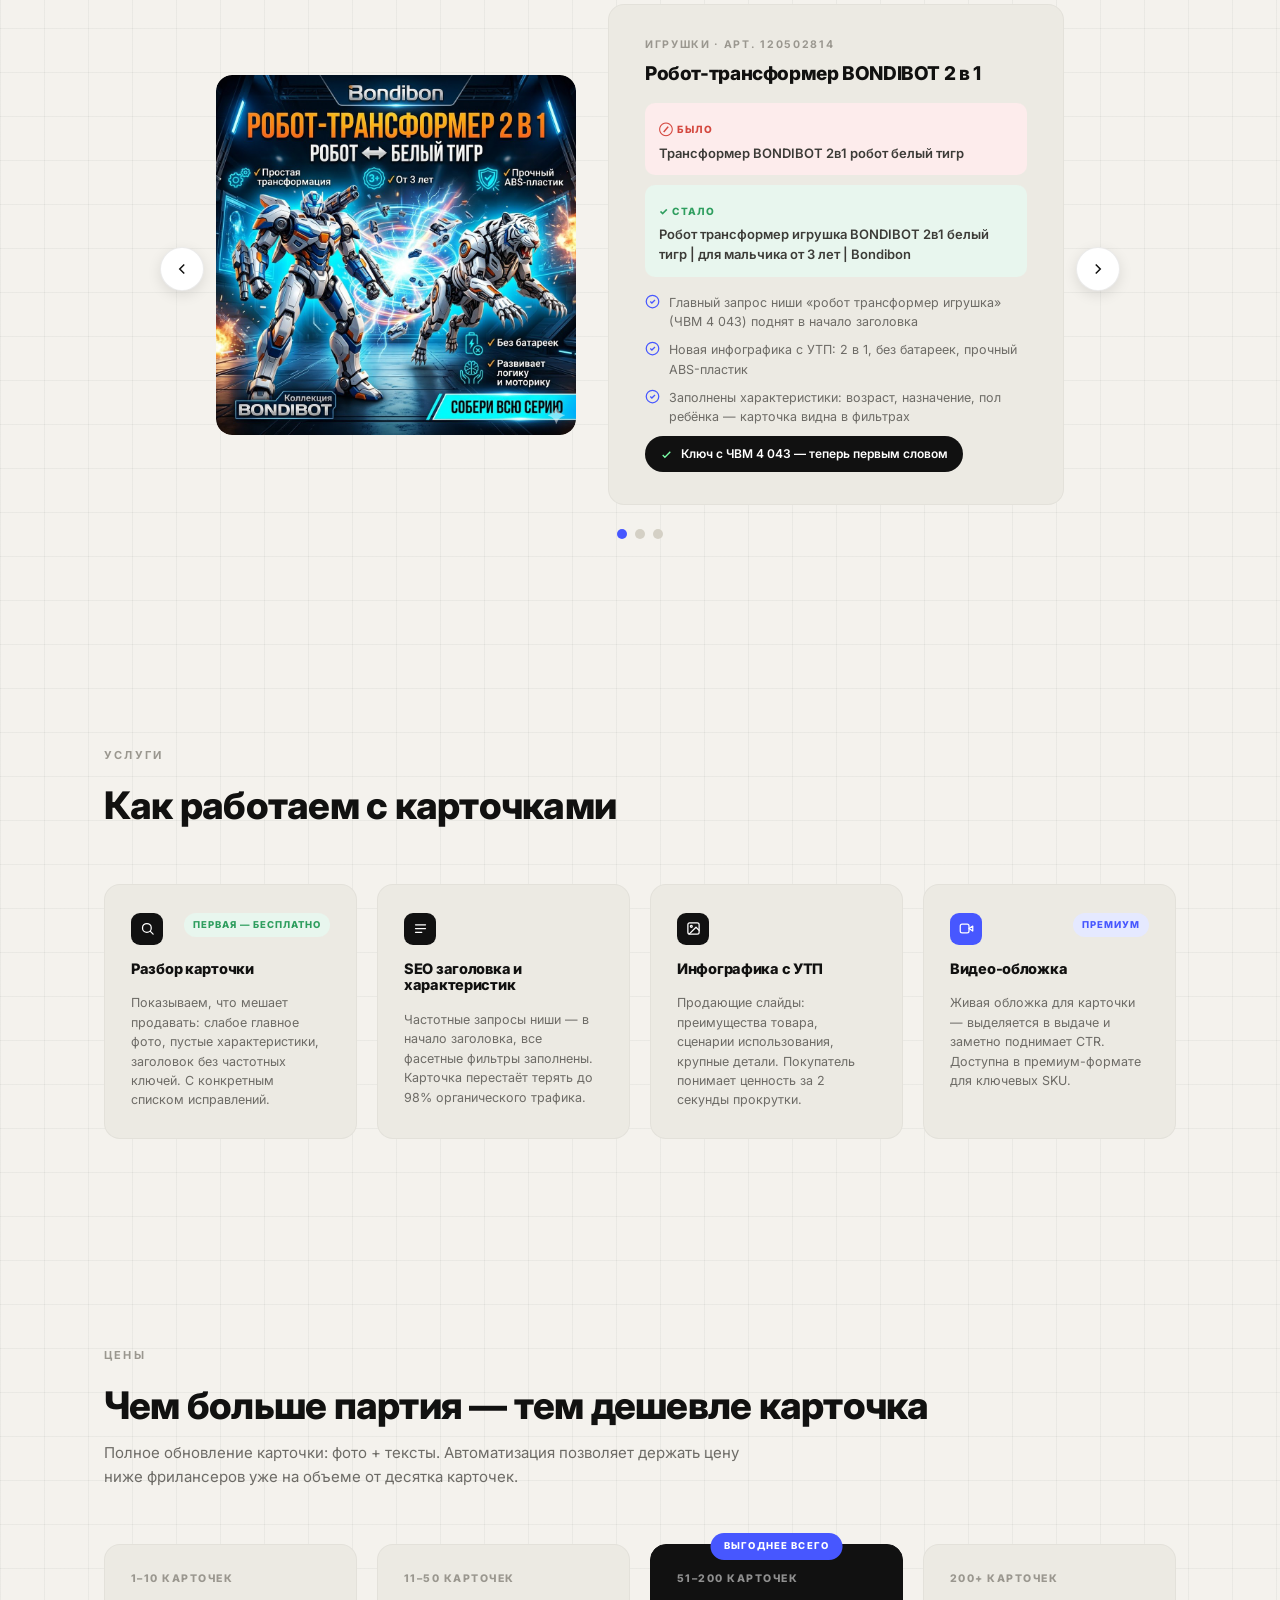
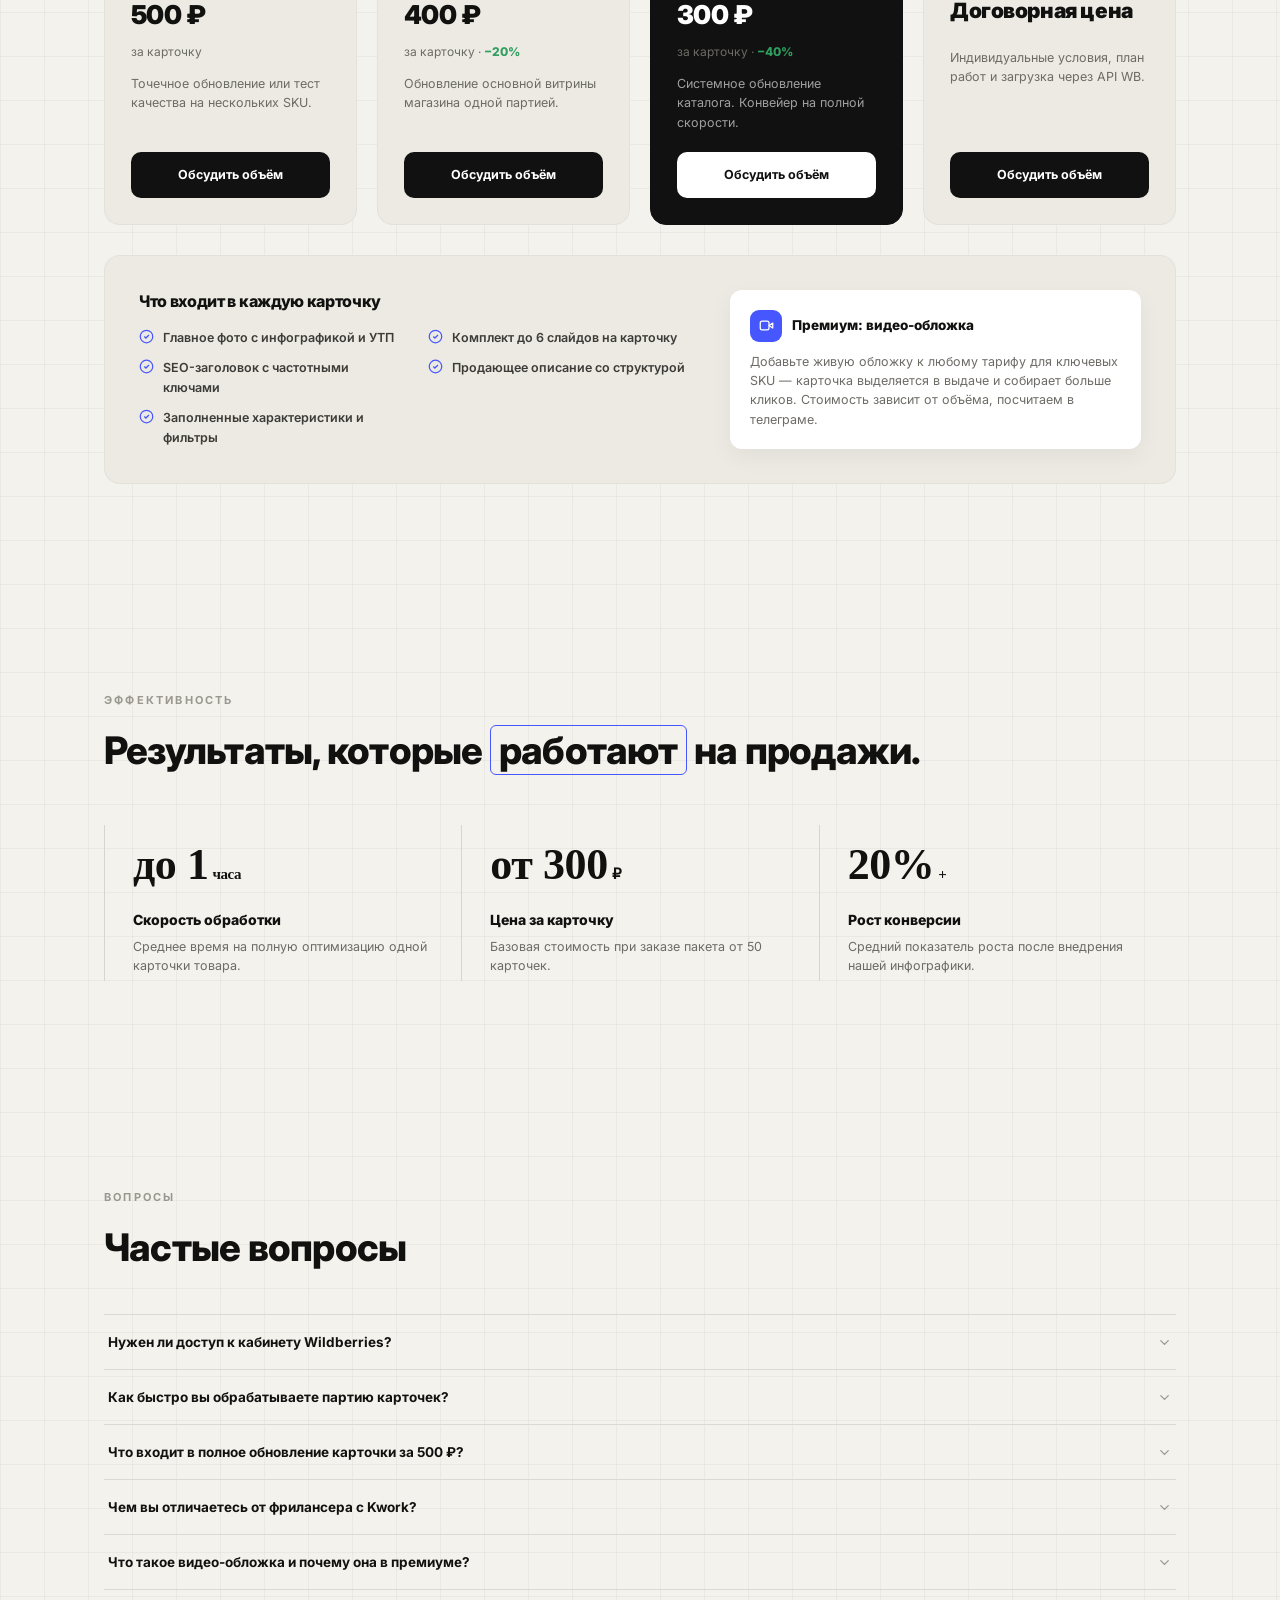
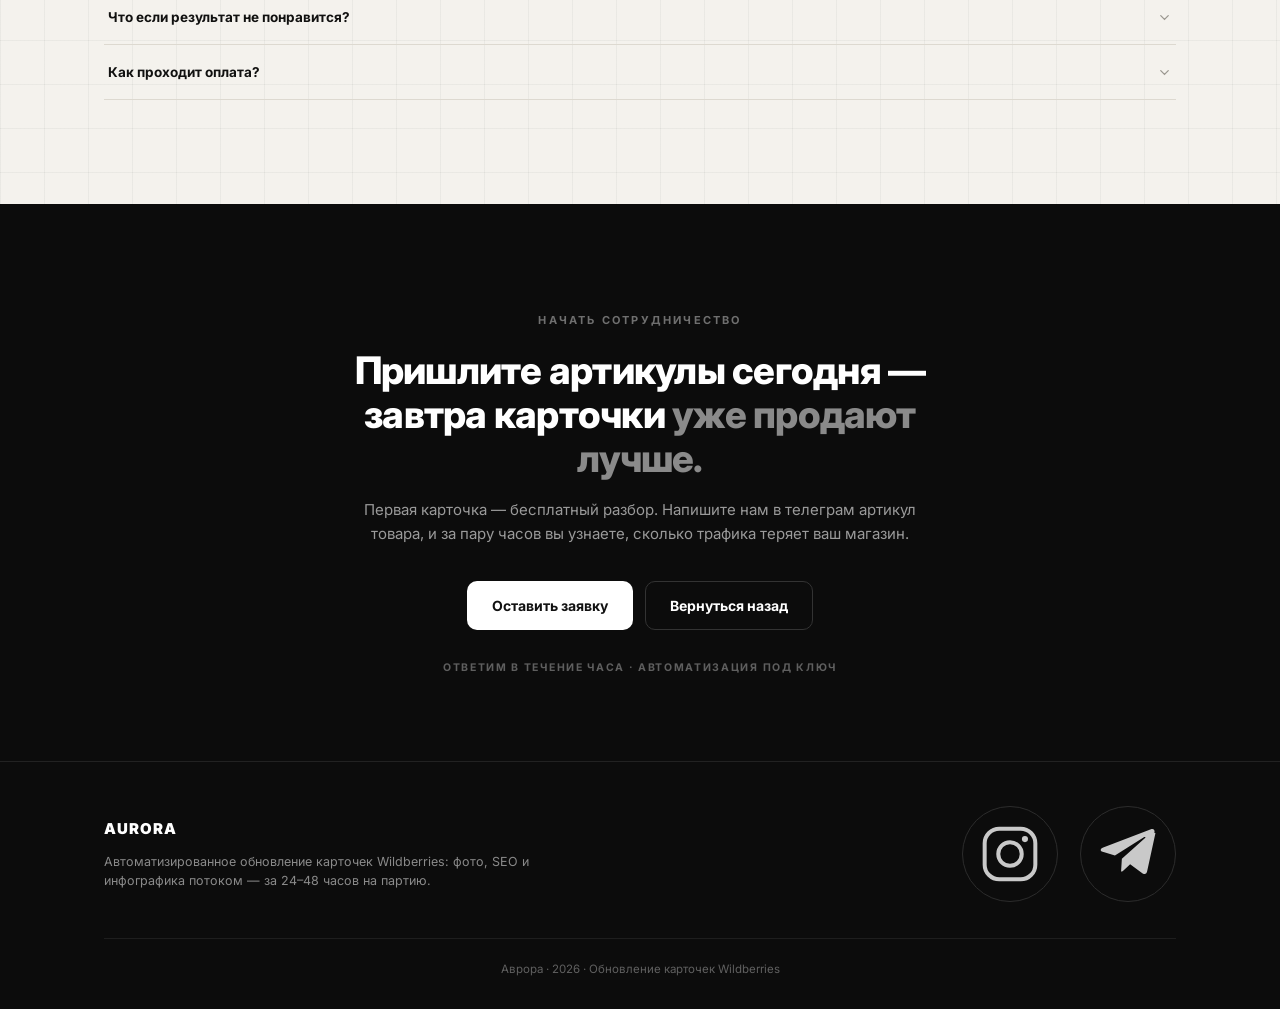
==== commit 840b4091: "add mp logos" ====
--- a/index_.html
+++ b/index_.html
@@ -43,9 +43,9 @@
   ul{list-style:none}
   button{font-family:inherit}
   .wrap{max-width:1120px;margin:0 auto;padding:0 24px}
-  section{padding:88px 0;position:relative}
-
-  .label{font-size:11px;font-weight:700;letter-spacing:.2em;text-transform:uppercase;color:var(--faint);margin-bottom:16px}
+  section{padding:104px 0;position:relative}
+
+  .label{font-size:11px;font-weight:700;letter-spacing:.2em;text-transform:uppercase;color:var(--faint);margin-bottom:20px}
   h1,h2,h3{letter-spacing:-.02em;line-height:1.15}
   h2{font-size:clamp(26px,3.4vw,38px);font-weight:800}
   h2 .gray{color:#a3a19b}
@@ -68,26 +68,27 @@
   .nav-inner{display:flex;align-items:center;gap:28px;height:64px}
   .logo{display:inline-flex;align-items:center;gap:10px;font-weight:800;font-size:16px;letter-spacing:-.01em}
   .logo-img{width:36px;height:36px;border-radius:10px;overflow:hidden;position:relative;background:#0a0a14;flex:0 0 auto}
-  .logo-img img{position:absolute;width:250%;height:250%;left:50%;top:36%;transform:translate(-50%,-50%);object-fit:cover}
+  .logo-img img{position:absolute;width:100%;height:100%;left:0;top:0;object-fit:cover}
   .logo-fb{width:100%;height:100%;display:none}
   .nav-links{display:flex;gap:26px;margin-left:auto;align-items:center}
-  .nav-links a{font-size:13px;font-weight:600;color:var(--muted);transition:.2s}
+  .nav-links a{font-size:18px;font-weight:600;color:var(--muted);transition:.2s}
   .nav-links a:hover{color:var(--txt)}
   .nav-links a.nav-cta{color:#fff}
   .nav-cta{margin-left:6px;padding:10px 18px;font-size:13px;border-radius:9px}
+  .nav-links a.nav-cta{font-size:13px}
   .burger{display:none;margin-left:auto;background:none;border:0;cursor:pointer;width:38px;height:38px;position:relative}
   .burger span{position:absolute;left:9px;right:9px;height:2px;background:#111;transition:.3s}
   .burger span:nth-child(1){top:13px}.burger span:nth-child(2){top:19px}.burger span:nth-child(3){top:25px}
 
   /* ============ HERO ============ */
-  .hero{padding:120px 0 110px;text-align:center}
+  .hero{padding:130px 0 118px;text-align:center}
   .hero h1{font-size:clamp(40px,6.4vw,68px);font-weight:900;max-width:820px;margin:0 auto 26px}
   .hero h1 .hl{background:var(--blue);color:#fff;padding:2px 14px 6px;border-radius:8px;box-decoration-break:clone;-webkit-box-decoration-break:clone}
   .hero p{color:var(--muted);font-size:14.5px;max-width:440px;margin:0 auto 34px}
   .hero-actions{display:flex;gap:12px;justify-content:center;flex-wrap:wrap}
 
   /* ============ STEPS ============ */
-  .steps{display:grid;grid-template-columns:repeat(3,1fr);gap:18px;margin-top:44px}
+  .steps{display:grid;grid-template-columns:repeat(3,1fr);gap:20px;margin-top:52px}
   .step{background:var(--panel);border:1px solid rgba(0,0,0,.04);border-radius:var(--r);padding:24px;transition:.25s}
   .step:hover{transform:translateY(-4px);box-shadow:0 14px 34px rgba(0,0,0,.07)}
   .step-top{display:flex;justify-content:space-between;align-items:flex-start;margin-bottom:20px}
@@ -101,7 +102,7 @@
   /* ============ DEMO CAROUSEL ============ */
   .demo-carousel-wrapper {
     position: relative;
-    margin-top: 36px;
+    margin-top: 48px;
     padding: 0 52px;
     max-width: 960px;
     margin-left: auto;
@@ -154,7 +155,7 @@
     background:var(--panel);
     border:1px solid rgba(0,0,0,.04);
     border-radius:var(--r);
-    padding:28px 32px;
+    padding:32px 36px;
     width: 100%;
     min-width: 0;
   }
@@ -217,10 +218,10 @@
   }
 
   /* ============ SERVICES ============ */
-  .svc-grid{display:grid;grid-template-columns:repeat(4,1fr);gap:16px;margin-top:40px}
-  .svc{background:var(--panel);border:1px solid rgba(0,0,0,.04);border-radius:var(--r);padding:20px;display:flex;flex-direction:column;gap:12px;transition:.25s}
+  .svc-grid{display:grid;grid-template-columns:repeat(4,1fr);gap:20px;margin-top:56px}
+  .svc{background:var(--panel);border:1px solid rgba(0,0,0,.04);border-radius:var(--r);padding:28px 26px;display:flex;flex-direction:column;gap:16px;transition:.25s}
   .svc:hover{transform:translateY(-4px);box-shadow:0 14px 34px rgba(0,0,0,.07)}
-  .svc-top{display:flex;justify-content:space-between;align-items:flex-start;gap:8px}
+  .svc-top{display:flex;justify-content:space-between;align-items:flex-start;gap:10px}
   .svc-ico{width:32px;height:32px;border-radius:9px;background:#111;color:#fff;display:grid;place-items:center;flex:0 0 auto}
   .svc-ico svg{width:15px;height:15px}
   .svc:nth-child(4) .svc-ico{background:var(--blue)}
@@ -231,8 +232,8 @@
   .svc p{font-size:12.5px;color:var(--muted)}
 
   /* ============ PRICING ============ */
-  .price-grid{display:grid;grid-template-columns:repeat(4,1fr);gap:16px;margin-top:44px}
-  .price{background:var(--panel);border:1px solid rgba(0,0,0,.04);border-radius:var(--r);padding:24px;display:flex;flex-direction:column;gap:8px;position:relative;transition:.25s}
+  .price-grid{display:grid;grid-template-columns:repeat(4,1fr);gap:20px;margin-top:56px}
+  .price{background:var(--panel);border:1px solid rgba(0,0,0,.04);border-radius:var(--r);padding:26px;display:flex;flex-direction:column;gap:8px;position:relative;transition:.25s}
   .price:hover{transform:translateY(-4px);box-shadow:0 14px 34px rgba(0,0,0,.07)}
   .price .tier{font-size:10.5px;font-weight:800;letter-spacing:.14em;text-transform:uppercase;color:var(--faint)}
   .price .val{font-size:26px;font-weight:900;letter-spacing:-.02em}
@@ -244,7 +245,7 @@
   .price.best .tier{color:#8f8f8f}
   .price.best .desc{color:#a0a0a0}
   .price.best .best-badge{position:absolute;top:-12px;left:50%;transform:translateX(-50%);background:var(--blue);color:#fff;font-size:9.5px;font-weight:800;letter-spacing:.12em;text-transform:uppercase;padding:6px 14px;border-radius:999px;white-space:nowrap}
-  .includes{margin-top:22px;background:var(--panel);border:1px solid rgba(0,0,0,.04);border-radius:var(--r);padding:30px;display:grid;grid-template-columns:1.15fr .85fr;gap:36px;align-items:center}
+  .includes{margin-top:30px;background:var(--panel);border:1px solid rgba(0,0,0,.04);border-radius:var(--r);padding:34px;display:grid;grid-template-columns:1.15fr .85fr;gap:36px;align-items:center}
   .includes h3{font-size:16px;font-weight:800;margin-bottom:18px}
   .includes ul{display:grid;grid-template-columns:1fr 1fr;gap:11px 22px}
   .includes li{display:flex;gap:9px;font-size:12.5px;color:#3c3b37;font-weight:600;align-items:flex-start}
@@ -256,7 +257,7 @@
   .prem-card p{font-size:12.5px;color:var(--muted)}
 
   /* ============ STATS ============ */
-  .stats{display:grid;grid-template-columns:repeat(3,1fr);gap:0;margin-top:44px}
+  .stats{display:grid;grid-template-columns:repeat(3,1fr);gap:0;margin-top:52px}
   .stat{border-left:1px solid #d9d5cc;padding:6px 28px}
   .stat .big{font-family:Georgia,'Times New Roman',serif;font-size:44px;font-weight:700;letter-spacing:-.01em}
   .stat .unit{font-size:15px;font-weight:700;margin-left:4px}
@@ -265,7 +266,7 @@
   .outline-hl{border:1.5px solid var(--blue);border-radius:6px;padding:1px 8px}
 
   /* ============ FAQ ============ */
-  .faq-list{margin-top:36px;border-top:1px solid #ddd9d0}
+  .faq-list{margin-top:44px;border-top:1px solid #ddd9d0}
   .faq-item{border-bottom:1px solid #ddd9d0}
   .faq-q{width:100%;background:none;border:0;cursor:pointer;color:var(--txt);display:flex;justify-content:space-between;align-items:center;gap:18px;padding:19px 4px;font-size:13.5px;font-weight:700;text-align:left}
   .faq-q svg{width:15px;height:15px;color:var(--faint);transition:.3s;flex:0 0 auto}
@@ -275,7 +276,7 @@
 
   /* ============ CTA + FOOTER ============ */
   .dark{background:var(--dark);color:#fff;background-image:none}
-  .cta{padding:96px 0 72px;text-align:center}
+  .cta{padding:108px 0 84px;text-align:center}
   .cta .label{color:#6f6f6f}
   .cta h2{color:#fff;max-width:640px;margin:0 auto}
   .cta h2 .gray{color:#8a8a8a}
@@ -329,7 +330,7 @@
 <div class="wrap nav-inner">
 <a aria-label="Aurora" class="logo" href="#">
 <span class="logo-img">
-<img alt="Aurora" onerror="this.style.display='none';this.nextElementSibling.style.display='block'" src="logo.png"/>
+<img alt="Aurora" onerror="this.style.display='none';this.nextElementSibling.style.display='block'" src="images/logo_icon.png"/>
 <svg aria-hidden="true" class="logo-fb" viewbox="0 0 64 64">
 <rect fill="#0a0a14" height="64" width="64"></rect>
 <defs>
@@ -408,7 +409,7 @@
 </div>
 </section>
 <!-- ================= DEMO ================= -->
-<section id="demo" style="padding-top:0">
+<section id="demo">
 <div class="wrap">
 <div class="label">Демо-работы</div>
 <h2>Разборы карточек. <span class="gray">Что находим и как переделываем.</span></h2>
@@ -481,7 +482,7 @@
 </div>
 </section>
 <!-- ================= SERVICES ================= -->
-<section id="directions" style="padding-top:0">
+<section id="directions">
 <span id="services" style="position:absolute;top:-80px"></span>
 <div class="wrap">
 <div class="label">Услуги</div>
@@ -521,7 +522,7 @@
 </div>
 </section>
 <!-- ================= PRICING ================= -->
-<section id="pricing" style="padding-top:0">
+<section id="pricing">
 <div class="wrap">
 <div class="label">Цены</div>
 <h2>Чем больше партия — тем дешевле карточка</h2>
@@ -579,23 +580,23 @@
 </div>
 </section>
 <!-- ================= EFFECTIVENESS ================= -->
-<section id="stats" style="padding-top:0">
+<section id="stats">
 <div class="wrap">
 <div class="label">Эффективность</div>
 <h2>Результаты, которые <span class="outline-hl">работают</span> на продажи.</h2>
 <div class="stats">
 <div class="stat">
-<span class="big">1<span class="unit">час</span></span>
+<span class="big">до 1<span class="unit">часа</span></span>
 <div class="lbl">Скорость обработки</div>
 <p>Среднее время на полную оптимизацию одной карточки товара.</p>
 </div>
 <div class="stat">
-<span class="big">от 300<span class="unit">руб</span></span>
+<span class="big">от 300<span class="unit">₽</span></span>
 <div class="lbl">Цена за карточку</div>
 <p>Базовая стоимость при заказе пакета от 50 карточек.</p>
 </div>
 <div class="stat">
-<span class="big">20<span class="unit">%+</span></span>
+<span class="big">20%<span class="unit">+</span></span>
 <div class="lbl">Рост конверсии</div>
 <p>Средний показатель роста после внедрения нашей инфографики.</p>
 </div>
@@ -603,7 +604,7 @@
 </div>
 </section>
 <!-- ================= FAQ ================= -->
-<section id="faq" style="padding-top:0">
+<section id="faq">
 <div class="wrap">
 <div class="label">Вопросы</div>
 <h2>Частые вопросы</h2>
@@ -645,7 +646,7 @@
 <div class="wrap">
 <div class="label">Начать сотрудничество</div>
 <h2>Пришлите артикулы сегодня — завтра карточки <span class="gray">уже продают лучше.</span></h2>
-<p class="sub">Первая карточка — бесплатный разбор. Напишите нам в телеграм, и за пару часов вы узнаете, сколько трафика теряет ваш магазин.</p>
+<p class="sub">Первая карточка — бесплатный разбор. Напишите нам в телеграм артикул товара, и за пару часов вы узнаете, сколько трафика теряет ваш магазин.</p>
 <div class="cta-actions">
 <a class="btn btn-white" href="https://t.me/AuroraSalesBot">Оставить заявку</a>
 <a class="btn btn-dark-ghost" href="#services">Вернуться назад</a>
